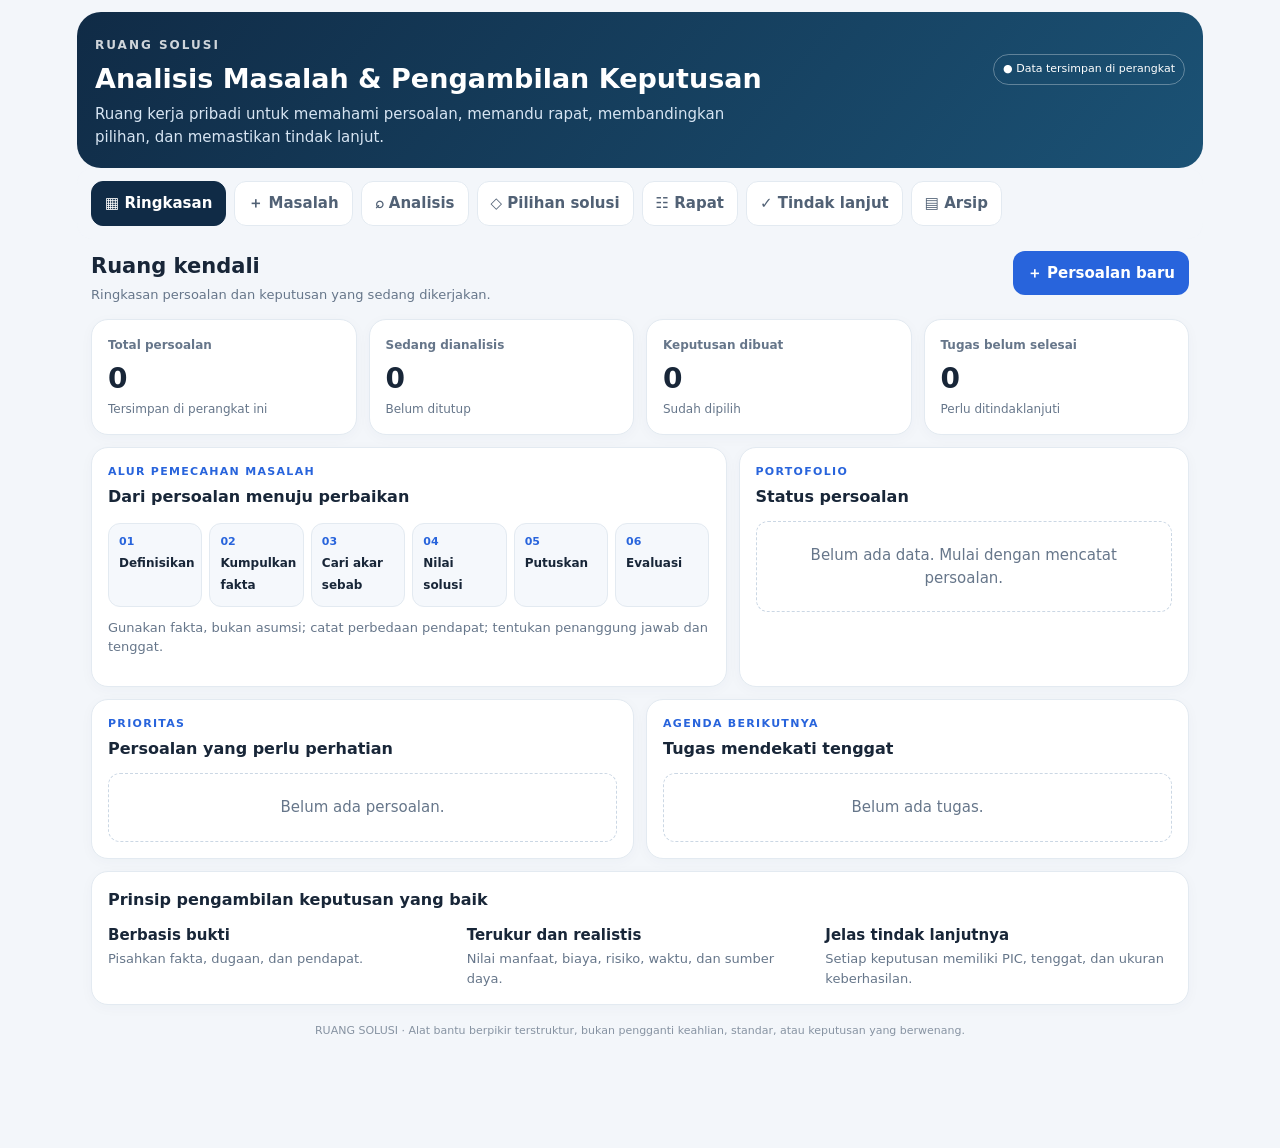
==== analisa-masalah/index.html @ 20dd8b62 "Add mobile-first problem analysis and decision dashboard" ====
<!doctype html>
<html lang="id">
<head>
<meta charset="utf-8"><meta name="viewport" content="width=device-width,initial-scale=1,viewport-fit=cover">
<meta name="theme-color" content="#102b46"><meta name="description" content="Ruang Solusi — dashboard pribadi untuk analisis masalah, rapat, pilihan solusi, dan tindak lanjut.">
<title>Ruang Solusi — Analisis Masalah</title>
<style>
:root{--navy:#102b46;--blue:#2864dc;--teal:#0c9388;--ink:#182638;--muted:#66768a;--line:#e3eaf1;--bg:#f3f6fa;--card:#fff;--gold:#e8a23a;--red:#d65353}*{box-sizing:border-box}body{margin:0;background:var(--bg);color:var(--ink);font:15px/1.5 system-ui,-apple-system,Segoe UI,Roboto,sans-serif}button,input,select,textarea{font:inherit}button{cursor:pointer;border:0;border-radius:12px;padding:11px 14px;font-weight:700;background:var(--blue);color:#fff}button.secondary{background:#edf2f8;color:var(--navy)}button.danger{background:#fff0f0;color:#a62c2c}.app{max-width:1150px;margin:auto;min-height:100vh}.top{background:linear-gradient(130deg,#102b46,#1b5275);color:white;padding:24px 18px 20px;border-radius:0 0 24px 24px}.topline{display:flex;align-items:center;justify-content:space-between;gap:10px}.brand{font-size:12px;letter-spacing:2px;opacity:.8;font-weight:800}.top h1{font-size:27px;line-height:1.15;margin:9px 0}.top p{margin:0;color:#d7e5f3;max-width:680px}.savepill{font-size:11px;padding:6px 9px;border:1px solid #ffffff50;border-radius:20px;white-space:nowrap}.nav{display:flex;gap:8px;padding:13px 14px;overflow:auto;position:sticky;top:0;background:#f3f6faee;backdrop-filter:blur(12px);z-index:5}.nav button{flex:0 0 auto;background:white;color:#516175;border:1px solid var(--line);padding:10px 13px}.nav button.active{background:var(--navy);color:white;border-color:var(--navy)}main{padding:0 14px 90px}.page{display:none}.page.active{display:block}.sectionhead{display:flex;align-items:flex-start;justify-content:space-between;gap:10px;margin:12px 0 14px}.sectionhead h2{font-size:21px;margin:0}.sub{color:var(--muted);font-size:13px;margin-top:3px}.grid{display:grid;grid-template-columns:repeat(12,minmax(0,1fr));gap:12px}.card{background:var(--card);border:1px solid var(--line);border-radius:17px;padding:16px;box-shadow:0 3px 14px #17345208;min-width:0}.span3{grid-column:span 3}.span4{grid-column:span 4}.span5{grid-column:span 5}.span6{grid-column:span 6}.span7{grid-column:span 7}.span8{grid-column:span 8}.span12{grid-column:span 12}.klabel{font-size:12px;color:var(--muted);font-weight:700}.knum{font-size:28px;font-weight:850;letter-spacing:-1px;margin-top:4px}.kfoot{font-size:12px;color:var(--muted)}.eyebrow{font-size:11px;color:var(--blue);letter-spacing:1.3px;font-weight:850;text-transform:uppercase}h3{margin:0 0 12px;font-size:16px}.field{display:flex;flex-direction:column;gap:5px;margin-bottom:12px}.field label{font-size:12px;font-weight:750;color:#526277}.field input,.field select,.field textarea,input,select,textarea{width:100%;border:1px solid #d9e2ec;border-radius:10px;background:#fff;padding:11px 12px;color:var(--ink);outline:none}.field input:focus,.field textarea:focus,.field select:focus{border-color:#6a95ef;box-shadow:0 0 0 3px #2864dc18}.field textarea{min-height:88px;resize:vertical}.rowfields{display:grid;grid-template-columns:repeat(2,minmax(0,1fr));gap:10px}.actions{display:flex;gap:8px;flex-wrap:wrap}.muted{color:var(--muted)}.tag{display:inline-flex;align-items:center;border-radius:20px;padding:4px 9px;font-size:11px;font-weight:800;background:#edf2f8;color:#526277}.tag.red{background:#fff0ef;color:#b53b35}.tag.amber{background:#fff5df;color:#9b6814}.tag.green{background:#e3f7f1;color:#087c68}.stepper{display:grid;grid-template-columns:repeat(6,minmax(75px,1fr));gap:7px;overflow:auto;padding:2px 0 8px}.step{background:#f5f8fc;border:1px solid var(--line);border-radius:12px;padding:10px;min-width:75px}.step b{display:block;color:var(--blue);font-size:11px}.step span{font-size:12px;font-weight:750}.barrow{display:grid;grid-template-columns:minmax(95px,1fr) 2fr 35px;gap:8px;align-items:center;margin:12px 0;font-size:12px}.barbg{height:9px;background:#edf1f6;border-radius:9px;overflow:hidden}.barfill{height:100%;background:linear-gradient(90deg,#2864dc,#0c9388);border-radius:9px}.empty{padding:22px;text-align:center;color:var(--muted);border:1px dashed #cbd7e4;border-radius:12px}.listitem{padding:12px 0;border-bottom:1px solid var(--line)}.listitem:last-child{border:0}.listitem strong{display:block}.listitem small{color:var(--muted)}.option{border:1px solid var(--line);border-radius:13px;padding:13px;margin:9px 0}.option.best{border-color:#0c9388;background:#f0fbf8}.optionhead{display:flex;justify-content:space-between;gap:8px;align-items:center}.score{font-size:22px;font-weight:850;color:var(--teal)}.matrix{width:100%;border-collapse:collapse;font-size:12px}.matrix th,.matrix td{border-bottom:1px solid var(--line);padding:9px 5px;text-align:left;vertical-align:top}.matrix input{padding:7px;min-width:54px}.footnote{font-size:11px;color:var(--muted);margin-top:12px}.checkrow{display:flex;gap:9px;align-items:flex-start;margin:9px 0}.checkrow input{width:auto;margin-top:5px}.toast{position:fixed;bottom:18px;left:50%;transform:translateX(-50%);background:#102b46;color:white;padding:11px 16px;border-radius:12px;box-shadow:0 8px 30px #0002;display:none;z-index:10}.bottomnote{text-align:center;color:#8793a2;font-size:11px;padding:18px}.smallbtn{padding:7px 10px;font-size:12px}.canvas{width:100%;height:auto;display:block}.timeline{border-left:2px solid #dbe5f0;margin-left:7px;padding-left:15px}.timeline .listitem{position:relative}.timeline .listitem:before{content:'';position:absolute;left:-21px;top:18px;width:9px;height:9px;background:var(--teal);border-radius:50%}
@media(max-width:760px){.top{padding:20px 16px}.top h1{font-size:24px}.span3,.span4,.span5,.span6,.span7,.span8{grid-column:span 12}.knum{font-size:25px}.rowfields{grid-template-columns:1fr}.stepper{grid-template-columns:repeat(6,95px)}main{padding:0 10px 75px}.card{padding:14px}.sectionhead{align-items:flex-start}.barrow{grid-template-columns:90px 1fr 28px}.matrix{min-width:540px}.tablewrap{overflow:auto}.nav{padding-left:10px}}
@media(min-width:761px){.top{margin-top:12px;border-radius:24px}.nav{border-radius:16px}.app{padding:0 12px}}
@media print{body{background:white}.top{background:white;color:#102b46;padding:8px}.top p,.nav,.actions,.noprint{display:none!important}main{padding:0}.page{display:block!important;break-inside:avoid}.card{box-shadow:none;break-inside:avoid}.grid{gap:8px}.span3,.span4,.span5,.span6,.span7,.span8{grid-column:span 6}.app{max-width:none}.sectionhead{margin-top:18px}}
</style>
</head>
<body><div class="app">
<header class="top"><div class="topline"><div><div class="brand">RUANG SOLUSI</div><h1>Analisis Masalah & Pengambilan Keputusan</h1></div><span class="savepill">● Data tersimpan di perangkat</span></div><p>Ruang kerja pribadi untuk memahami persoalan, memandu rapat, membandingkan pilihan, dan memastikan tindak lanjut.</p></header>
<nav class="nav noprint" id="nav">
<button class="active" data-page="ringkasan">▦ Ringkasan</button><button data-page="masalah">＋ Masalah</button><button data-page="analisis">⌕ Analisis</button><button data-page="solusi">◇ Pilihan solusi</button><button data-page="rapat">☷ Rapat</button><button data-page="tindaklanjut">✓ Tindak lanjut</button><button data-page="arsip">▤ Arsip</button>
</nav>
<main>
<section class="page active" id="page-ringkasan">
<div class="sectionhead"><div><h2>Ruang kendali</h2><div class="sub">Ringkasan persoalan dan keputusan yang sedang dikerjakan.</div></div><button onclick="newCase()">＋ Persoalan baru</button></div>
<div class="grid">
<div class="card span3"><div class="klabel">Total persoalan</div><div class="knum" id="kTotal">0</div><div class="kfoot">Tersimpan di perangkat ini</div></div>
<div class="card span3"><div class="klabel">Sedang dianalisis</div><div class="knum" id="kActive">0</div><div class="kfoot">Belum ditutup</div></div>
<div class="card span3"><div class="klabel">Keputusan dibuat</div><div class="knum" id="kDecision">0</div><div class="kfoot">Sudah dipilih</div></div>
<div class="card span3"><div class="klabel">Tugas belum selesai</div><div class="knum" id="kTasks">0</div><div class="kfoot">Perlu ditindaklanjuti</div></div>
<div class="card span7"><div class="eyebrow">Alur pemecahan masalah</div><h3 style="margin-top:5px">Dari persoalan menuju perbaikan</h3><div class="stepper"><div class="step"><b>01</b><span>Definisikan</span></div><div class="step"><b>02</b><span>Kumpulkan fakta</span></div><div class="step"><b>03</b><span>Cari akar sebab</span></div><div class="step"><b>04</b><span>Nilai solusi</span></div><div class="step"><b>05</b><span>Putuskan</span></div><div class="step"><b>06</b><span>Evaluasi</span></div></div><p class="sub">Gunakan fakta, bukan asumsi; catat perbedaan pendapat; tentukan penanggung jawab dan tenggat.</p></div>
<div class="card span5"><div class="eyebrow">Portofolio</div><h3 style="margin-top:5px">Status persoalan</h3><div id="statusChart"><div class="empty">Belum ada data. Mulai dengan mencatat persoalan.</div></div></div>
<div class="card span6"><div class="eyebrow">Prioritas</div><h3 style="margin-top:5px">Persoalan yang perlu perhatian</h3><div id="priorityList"><div class="empty">Belum ada persoalan.</div></div></div>
<div class="card span6"><div class="eyebrow">Agenda berikutnya</div><h3 style="margin-top:5px">Tugas mendekati tenggat</h3><div id="dueList"><div class="empty">Belum ada tugas.</div></div></div>
<div class="card span12"><h3>Prinsip pengambilan keputusan yang baik</h3><div class="grid"><div class="span4"><b>Berbasis bukti</b><div class="sub">Pisahkan fakta, dugaan, dan pendapat.</div></div><div class="span4"><b>Terukur dan realistis</b><div class="sub">Nilai manfaat, biaya, risiko, waktu, dan sumber daya.</div></div><div class="span4"><b>Jelas tindak lanjutnya</b><div class="sub">Setiap keputusan memiliki PIC, tenggat, dan ukuran keberhasilan.</div></div></div></div>
</div></section>
<section class="page" id="page-masalah"><div class="sectionhead"><div><h2>Identifikasi persoalan</h2><div class="sub">Mulai dari definisi yang jelas dan dampak yang dapat diamati.</div></div></div>
<div class="grid"><div class="card span7"><h3>Formulir persoalan</h3><div class="field"><label>Judul persoalan *</label><input id="fTitle" placeholder="Contoh: Waktu tunggu pelayanan terlalu lama"></div><div class="rowfields"><div class="field"><label>Kategori</label><select id="fCategory"><option>Operasional</option><option>Pelayanan</option><option>Sumber daya manusia</option><option>Keuangan</option><option>Mutu dan keselamatan</option><option>Komunikasi</option><option>Teknologi</option><option>Strategi</option><option>Lainnya</option></select></div><div class="field"><label>Tingkat prioritas</label><select id="fPriority"><option value="3">Tinggi</option><option value="2" selected>Sedang</option><option value="1">Rendah</option></select></div></div><div class="field"><label>Situasi saat ini — apa yang terjadi?</label><textarea id="fSituation" placeholder="Tuliskan kondisi yang dapat diamati, kapan dan di mana terjadi."></textarea></div><div class="field"><label>Kondisi yang diharapkan</label><textarea id="fGoal" placeholder="Apa yang seharusnya terjadi?"></textarea></div><div class="field"><label>Dampak dan siapa yang terdampak</label><textarea id="fImpact" placeholder="Dampak terhadap mutu, waktu, biaya, orang, atau hasil kerja."></textarea></div><div class="field"><label>Bukti awal / data yang tersedia</label><textarea id="fEvidence" placeholder="Angka, contoh kejadian, dokumen, observasi, atau sumber data."></textarea></div><div class="rowfields"><div class="field"><label>Pemilik persoalan</label><input id="fOwner" placeholder="Nama / peran"></div><div class="field"><label>Status</label><select id="fStatus"><option>Baru</option><option>Analisis</option><option>Menunggu keputusan</option><option>Dalam tindakan</option><option>Selesai</option></select></div></div><div class="actions"><button onclick="saveCase()">Simpan persoalan</button><button class="secondary" onclick="clearForm()">Kosongkan</button></div><div class="footnote">Hindari memasukkan kata sandi, nomor identitas, atau data pribadi sensitif yang tidak diperlukan.</div></div>
<div class="card span5"><h3>Checklist definisi yang baik</h3><div class="checkrow"><input type="checkbox"><div><b>Spesifik</b><div class="sub">Persoalan dirumuskan dengan jelas, bukan hanya gejala umum.</div></div></div><div class="checkrow"><input type="checkbox"><div><b>Dapat dibuktikan</b><div class="sub">Ada contoh, pengamatan, atau data yang bisa diverifikasi.</div></div></div><div class="checkrow"><input type="checkbox"><div><b>Ada kesenjangan</b><div class="sub">Perbedaan kondisi nyata dengan kondisi yang diharapkan terlihat.</div></div></div><div class="checkrow"><input type="checkbox"><div><b>Dampak dijelaskan</b><div class="sub">Diketahui siapa atau apa yang terpengaruh.</div></div></div><div class="checkrow"><input type="checkbox"><div><b>Ruang lingkup realistis</b><div class="sub">Batas masalah cukup jelas untuk dianalisis dan ditangani.</div></div></div><hr style="border:0;border-top:1px solid var(--line);margin:18px 0"><h3>Contoh rumusan</h3><p class="sub">“Dalam empat minggu terakhir, 30% berkas terlambat diproses lebih dari satu hari, padahal targetnya maksimal 10%. Keterlambatan menghambat pelaporan bulanan.”</p><button class="secondary" onclick="fillExample()">Gunakan contoh</button></div></div></section>
<section class="page" id="page-analisis"><div class="sectionhead"><div><h2>Analisis akar masalah</h2><div class="sub">Pilih persoalan aktif, lalu gunakan 5 Why dan diagram sebab-akibat.</div></div><select id="analysisCase" onchange="renderAnalysis()" style="max-width:240px"></select></div>
<div class="grid"><div class="card span6"><h3>Metode 5 Why</h3><p class="sub">Tanyakan “mengapa?” berulang kali sampai menemukan penyebab yang dapat diuji. Tidak harus tepat lima kali.</p><div id="whyFields"></div><div class="field"><label>Akar penyebab yang paling mungkin</label><textarea id="rootCause" placeholder="Simpulkan penyebab mendasar dan apa bukti yang mendukungnya."></textarea></div><div class="field"><label>Data tambahan yang masih dibutuhkan</label><textarea id="dataGap" placeholder="Apa yang perlu diperiksa sebelum kesimpulan diambil?"></textarea></div><button onclick="saveAnalysis()">Simpan analisis</button></div>
<div class="card span6"><h3>Diagram sebab-akibat (fishbone)</h3><p class="sub">Catat faktor yang mungkin berkontribusi. Kelompok ini adalah panduan, bukan kesimpulan otomatis.</p><svg class="canvas" viewBox="0 0 520 245" role="img" aria-label="Diagram sebab akibat"><path d="M25 122 H470" stroke="#2864dc" stroke-width="3" fill="none"/><path d="M450 108 L480 122 L450 136" stroke="#2864dc" stroke-width="3" fill="none"/><path d="M110 122 L70 55 M210 122 L170 55 M310 122 L270 55 M110 122 L70 190 M210 122 L170 190 M310 122 L270 190" stroke="#0c9388" stroke-width="2" fill="none"/><g fill="#102b46" font-size="12" font-weight="700"><text x="22" y="35">Manusia</text><text x="125" y="35">Metode</text><text x="230" y="35">Sarana</text><text x="22" y="210">Data</text><text x="125" y="210">Lingkungan</text><text x="230" y="210">Manajemen</text><text x="370" y="105">MASALAH</text></g><g fill="#718198" font-size="10"><text x="22" y="48">Kompetensi, beban</text><text x="125" y="48">Alur, SOP</text><text x="230" y="48">Alat, fasilitas</text><text x="22" y="225">Akurasi, akses</text><text x="125" y="225">Ruang, kondisi</text><text x="230" y="225">Arahan, kontrol</text></g></svg>
<div class="rowfields"><div class="field"><label>Manusia</label><textarea id="fishPeople" placeholder="Kompetensi, beban kerja..." style="min-height:65px"></textarea></div><div class="field"><label>Metode / proses</label><textarea id="fishMethod" placeholder="Alur, SOP, koordinasi..." style="min-height:65px"></textarea></div><div class="field"><label>Sarana / teknologi</label><textarea id="fishTools" placeholder="Alat, fasilitas..." style="min-height:65px"></textarea></div><div class="field"><label>Data / informasi</label><textarea id="fishData" placeholder="Kelengkapan, akurasi..." style="min-height:65px"></textarea></div><div class="field"><label>Lingkungan</label><textarea id="fishEnv" placeholder="Ruang, kondisi kerja..." style="min-height:65px"></textarea></div><div class="field"><label>Manajemen</label><textarea id="fishManage" placeholder="Kebijakan, pengawasan..." style="min-height:65px"></textarea></div></div><button onclick="saveAnalysis()">Simpan analisis</button></div>
<div class="card span12"><h3>Catatan analisis & hipotesis</h3><div class="field"><label>Fakta yang sudah terverifikasi</label><textarea id="verified" placeholder="Apa yang sudah benar-benar diketahui?"></textarea></div><div class="field"><label>Asumsi / hipotesis yang perlu diuji</label><textarea id="hypothesis" placeholder="Apa dugaan yang belum terkonfirmasi?"></textarea></div><div class="field"><label>Kesimpulan sementara</label><textarea id="analysisSummary" placeholder="Apa arti temuan sejauh ini? Apa yang masih belum pasti?"></textarea></div><button onclick="saveAnalysis()">Simpan seluruh analisis</button></div></div></section>
<section class="page" id="page-solusi"><div class="sectionhead"><div><h2>Bandingkan pilihan solusi</h2><div class="sub">Nilai alternatif dengan kriteria berbobot agar diskusi lebih transparan.</div></div><select id="solutionCase" onchange="renderSolutions()" style="max-width:240px"></select></div>
<div class="grid"><div class="card span5"><h3>Tambah alternatif</h3><div class="field"><label>Nama alternatif</label><input id="optName" placeholder="Contoh: Atur ulang alur pelayanan"></div><div class="field"><label>Uraian / cara kerja</label><textarea id="optDesc" placeholder="Apa yang akan dilakukan dan bagaimana?"></textarea></div><div class="field"><label>Perkiraan biaya / sumber daya</label><input id="optCost" placeholder="Mis. rendah, sedang, tinggi"></div><div class="field"><label>Risiko utama dan mitigasi</label><textarea id="optRisk" placeholder="Risiko yang mungkin timbul dan cara menguranginya."></textarea></div><button onclick="addOption()">Tambah alternatif</button><hr style="border:0;border-top:1px solid var(--line);margin:18px 0"><h3>Bobot kriteria</h3><p class="sub">Bobot 1–5. Sesuaikan menurut konteks; nilai tiap alternatif 1–5 (5 paling baik).</p><div id="weightFields"></div><button class="secondary" onclick="saveWeights()">Simpan bobot</button></div>
<div class="card span7"><h3>Matriks keputusan</h3><div class="sub" style="margin-bottom:12px">Skor tertimbang = Σ (nilai kriteria × bobot). Hasil membantu diskusi, bukan menggantikan pertimbangan profesional.</div><div id="optionList"><div class="empty">Pilih persoalan lalu tambahkan alternatif solusi.</div></div><div class="footnote">Pastikan alternatif memenuhi standar hukum, keselamatan, etika, dan kebijakan yang berlaku sebelum membandingkan skor.</div></div>
<div class="card span12"><h3>Rekomendasi dan keputusan</h3><div class="field"><label>Alternatif yang dipilih</label><select id="chosenOption"></select></div><div class="field"><label>Alasan pemilihan / pertimbangan</label><textarea id="decisionReason" placeholder="Jelaskan alasan, bukti, kompromi, dan pendapat berbeda jika ada."></textarea></div><div class="field"><label>Syarat keberhasilan dan risiko yang harus dipantau</label><textarea id="decisionGuard" placeholder="Apa syarat pelaksanaan yang aman dan efektif?"></textarea></div><button onclick="saveDecision()">Simpan keputusan</button></div></div></section>
<section class="page" id="page-rapat"><div class="sectionhead"><div><h2>Mode rapat & notulen</h2><div class="sub">Agenda terstruktur untuk memandu diskusi, keputusan, dan komitmen.</div></div><select id="meetingCase" onchange="renderMeeting()" style="max-width:240px"></select></div>
<div class="grid"><div class="card span6"><h3>Persiapan rapat</h3><div class="field"><label>Nama / topik rapat</label><input id="mTitle" placeholder="Rapat pembahasan persoalan"></div><div class="rowfields"><div class="field"><label>Tanggal</label><input type="date" id="mDate"></div><div class="field"><label>Fasilitator / pencatat</label><input id="mFacilitator" placeholder="Nama atau peran"></div></div><div class="field"><label>Peserta / pihak terkait</label><textarea id="mParticipants" placeholder="Daftar peserta atau fungsi yang perlu dilibatkan."></textarea></div><div class="field"><label>Tujuan rapat</label><textarea id="mObjective" placeholder="Keputusan atau keluaran konkret yang harus dicapai."></textarea></div><h3>Agenda yang disarankan</h3><div class="checkrow"><input type="checkbox"><div>Sepakati definisi masalah dan tujuan rapat</div></div><div class="checkrow"><input type="checkbox"><div>Tinjau fakta dan dampak</div></div><div class="checkrow"><input type="checkbox"><div>Bahas akar penyebab dan hal yang belum diketahui</div></div><div class="checkrow"><input type="checkbox"><div>Bandingkan alternatif dan risikonya</div></div><div class="checkrow"><input type="checkbox"><div>Tetapkan keputusan, PIC, tenggat, dan indikator</div></div><button onclick="saveMeeting()">Simpan persiapan rapat</button></div>
<div class="card span6"><h3>Notulen ringkas</h3><div class="field"><label>Pokok pembahasan</label><textarea id="mDiscussion" placeholder="Ringkasan poin penting, data, dan pendapat."></textarea></div><div class="field"><label>Kesepakatan / keputusan</label><textarea id="mDecisions" placeholder="Apa yang disepakati? Apa yang belum disepakati?"></textarea></div><div class="field"><label>Pendapat berbeda / hal terbuka</label><textarea id="mOpen" placeholder="Catat secara netral hal yang belum terselesaikan."></textarea></div><div class="field"><label>Risiko dan kebutuhan eskalasi</label><textarea id="mRisk" placeholder="Apa yang membutuhkan persetujuan atau dukungan lebih lanjut?"></textarea></div><button onclick="saveMeeting()">Simpan notulen</button><button class="secondary" onclick="window.print()">Cetak notulen</button></div>
<div class="card span12"><h3>Alur fasilitasi rapat</h3><div class="stepper"><div class="step"><b>5 menit</b><span>Tujuan</span></div><div class="step"><b>10 menit</b><span>Fakta</span></div><div class="step"><b>15 menit</b><span>Akar masalah</span></div><div class="step"><b>15 menit</b><span>Alternatif</span></div><div class="step"><b>10 menit</b><span>Keputusan</span></div><div class="step"><b>5 menit</b><span>Komitmen</span></div></div><p class="sub">Durasi hanyalah contoh. Sesuaikan dengan kompleksitas masalah dan jumlah peserta.</p></div></div></section>
<section class="page" id="page-tindaklanjut"><div class="sectionhead"><div><h2>Rencana tindakan</h2><div class="sub">Ubah keputusan menjadi tugas yang terukur dan dapat dipantau.</div></div><select id="taskCase" onchange="renderTasks()" style="max-width:240px"></select></div>
<div class="grid"><div class="card span5"><h3>Tambah tindakan</h3><div class="field"><label>Tindakan / keluaran yang diharapkan</label><textarea id="tTitle" placeholder="Mulai dengan kata kerja dan hasil yang jelas."></textarea></div><div class="rowfields"><div class="field"><label>Penanggung jawab</label><input id="tOwner" placeholder="Nama / peran"></div><div class="field"><label>Tenggat</label><input type="date" id="tDue"></div></div><div class="field"><label>Indikator keberhasilan</label><input id="tMetric" placeholder="Mis. waktu tunggu ≤ 30 menit"></div><div class="field"><label>Status</label><select id="tStatus"><option>Belum mulai</option><option>Berjalan</option><option>Tertunda</option><option>Selesai</option></select></div><div class="field"><label>Catatan / kendala</label><textarea id="tNotes" placeholder="Dukungan yang diperlukan atau hambatan."></textarea></div><button onclick="addTask()">Tambah tindakan</button></div>
<div class="card span7"><h3>Daftar pemantauan</h3><div id="taskList"><div class="empty">Belum ada tindakan.</div></div></div>
<div class="card span12"><h3>Evaluasi hasil</h3><div class="field"><label>Hasil setelah tindakan</label><textarea id="evalResult" placeholder="Bandingkan kondisi sebelum dan sesudah menggunakan data."></textarea></div><div class="field"><label>Apakah persoalan terselesaikan?</label><select id="evalStatus"><option>Belum dievaluasi</option><option>Terselesaikan</option><option>Sebagian terselesaikan</option><option>Belum terselesaikan</option></select></div><div class="field"><label>Pelajaran dan pencegahan berulang</label><textarea id="evalLessons" placeholder="Apa yang perlu distandardisasi, diperbaiki, atau dipantau?"></textarea></div><button onclick="saveEvaluation()">Simpan evaluasi</button></div></div></section>
<section class="page" id="page-arsip"><div class="sectionhead"><div><h2>Arsip & pengaturan data</h2><div class="sub">Cari, buka kembali, cetak, atau buat cadangan data lokal Anda.</div></div></div>
<div class="grid"><div class="card span12"><div class="rowfields"><div class="field"><label>Cari persoalan</label><input id="archiveSearch" placeholder="Cari judul atau kategori..." oninput="renderArchive()"></div><div class="field"><label>Filter status</label><select id="archiveFilter" onchange="renderArchive()"><option value="">Semua status</option><option>Baru</option><option>Analisis</option><option>Menunggu keputusan</option><option>Dalam tindakan</option><option>Selesai</option></select></div></div><div id="archiveList"></div></div>
<div class="card span6"><h3>Cadangan dan pemulihan</h3><p class="sub">Ekspor file JSON untuk mencadangkan seluruh data. Simpan file di tempat aman. Impor akan mengganti data lokal yang ada.</p><div class="actions"><button onclick="exportJSON()">Unduh cadangan JSON</button><button class="secondary" onclick="document.getElementById('importFile').click()">Pulihkan dari JSON</button><input id="importFile" type="file" accept=".json,application/json" hidden onchange="importJSON(event)"></div><p class="footnote">Data disimpan di penyimpanan browser pada perangkat ini. Hapus data browser atau berganti perangkat dapat membuat data tidak tersedia. Cadangkan secara berkala.</p></div>
<div class="card span6"><h3>Ekspor laporan</h3><p class="sub">Unduh daftar persoalan dan tindakan dalam CSV atau cetak laporan yang sedang dibuka.</p><div class="actions"><button onclick="exportCSV()">Unduh CSV</button><button class="secondary" onclick="window.print()">Cetak / PDF</button></div><p class="footnote">PDF dibuat melalui menu Cetak browser: pilih “Simpan sebagai PDF”.</p></div>
<div class="card span12"><h3>Privasi dan penggunaan</h3><p class="sub">Versi ini menyimpan data secara lokal pada browser perangkat, tanpa akun atau sinkronisasi cloud. Data tidak otomatis terkirim kepada orang lain. Gunakan kunci layar perangkat dan jangan memasukkan informasi rahasia yang tidak diperlukan. Untuk penggunaan rapat bersama, bagikan laporan yang telah ditinjau secara manual.</p><button class="danger" onclick="clearAll()">Hapus semua data lokal</button><div class="footnote">Tindakan ini permanen pada browser ini. Unduh cadangan sebelum menghapus.</div></div></div></section>
<div class="bottomnote">RUANG SOLUSI · Alat bantu berpikir terstruktur, bukan pengganti keahlian, standar, atau keputusan yang berwenang.</div>
</main></div><div class="toast" id="toast"></div>
<script>
const KEY='ruang-solusi-v1';
const criteria=[{key:'impact',label:'Dampak / manfaat',weight:5},{key:'feasible',label:'Kelayakan',weight:4},{key:'cost',label:'Efisiensi biaya',weight:3},{key:'time',label:'Kecepatan hasil',weight:3},{key:'risk',label:'Risiko rendah',weight:5},{key:'sustain',label:'Keberlanjutan',weight:4}];
let db=loadDB(), editingId=null;
function loadDB(){try{return JSON.parse(localStorage.getItem(KEY))||{cases:[]}}catch(e){return{cases:[]}}}
function persist(){try{localStorage.setItem(KEY,JSON.stringify(db));document.querySelector('.savepill').textContent='● Tersimpan di perangkat';renderAll()}catch(e){toast('Penyimpanan browser penuh. Ekspor cadangan lalu kurangi data.');}}
function uid(){return Date.now().toString(36)+Math.random().toString(36).slice(2,7)}
function current(id){return db.cases.find(c=>c.id===id)}
function selected(id){return current(document.getElementById(id)?.value)||db.cases[0]}
function toast(s){let t=document.getElementById('toast');t.textContent=s;t.style.display='block';setTimeout(()=>t.style.display='none',2400)}
function esc(s){return String(s??'').replace(/[&<>"']/g,c=>({'&':'&amp;','<':'&lt;','>':'&gt;','"':'&quot;',"'":'&#39;'}[c]))}
function navTo(p){document.querySelectorAll('.page').forEach(x=>x.classList.toggle('active',x.id==='page-'+p));document.querySelectorAll('#nav button').forEach(x=>x.classList.toggle('active',x.dataset.page===p));window.scrollTo({top:0,behavior:'smooth'});if(p==='analisis')renderAnalysis();if(p==='solusi')renderSolutions();if(p==='rapat')renderMeeting();if(p==='tindaklanjut')renderTasks();if(p==='arsip')renderArchive()}
document.getElementById('nav').addEventListener('click',e=>{let b=e.target.closest('button[data-page]');if(b)navTo(b.dataset.page)});
function newCase(){editingId=null;clearForm();navTo('masalah');document.getElementById('fTitle').focus()}
function clearForm(){['fTitle','fSituation','fGoal','fImpact','fEvidence','fOwner'].forEach(id=>document.getElementById(id).value='');document.getElementById('fCategory').value='Operasional';document.getElementById('fPriority').value='2';document.getElementById('fStatus').value='Baru';editingId=null}
function saveCase(){let title=document.getElementById('fTitle').value.trim();if(!title){toast('Isi judul persoalan terlebih dahulu.');return}let c=editingId?current(editingId):null;if(!c){c={id:uid(),created:new Date().toISOString(),analysis:{why:['','','','',''],fish:{},verified:'',hypothesis:'',summary:'',root:'',gap:''},options:[],tasks:[],meeting:{},decision:{},evaluation:{},weights:{}};db.cases.unshift(c)}Object.assign(c,{title,category:document.getElementById('fCategory').value,priority:+document.getElementById('fPriority').value,status:document.getElementById('fStatus').value,situation:val('fSituation'),goal:val('fGoal'),impact:val('fImpact'),evidence:val('fEvidence'),owner:val('fOwner'),updated:new Date().toISOString()});editingId=c.id;persist();toast('Persoalan tersimpan.');navTo('ringkasan')}
function val(id){return document.getElementById(id).value}
function fillExample(){document.getElementById('fTitle').value='Keterlambatan pemrosesan berkas';document.getElementById('fCategory').value='Operasional';document.getElementById('fPriority').value='3';document.getElementById('fSituation').value='Dalam empat minggu terakhir, 30% berkas terlambat diproses lebih dari satu hari.';document.getElementById('fGoal').value='Maksimal 10% berkas terlambat lebih dari satu hari.';document.getElementById('fImpact').value='Pelaporan dan pelayanan lanjutan ikut tertunda.';document.getElementById('fEvidence').value='Contoh data ilustratif; ganti dengan data yang benar-benar terverifikasi.';toast('Contoh terisi. Periksa dan sesuaikan sebelum menyimpan.')}
function populateSelect(id){let el=document.getElementById(id),old=el.value;el.innerHTML=db.cases.map(c=>'<option value="'+c.id+'">'+esc(c.title)+'</option>').join('');if(db.cases.some(c=>c.id===old))el.value=old}
function renderAll(){document.getElementById('kTotal').textContent=db.cases.length;document.getElementById('kActive').textContent=db.cases.filter(c=>c.status!=='Selesai').length;document.getElementById('kDecision').textContent=db.cases.filter(c=>c.decision?.chosen).length;document.getElementById('kTasks').textContent=db.cases.reduce((n,c)=>n+(c.tasks||[]).filter(t=>t.status!=='Selesai').length,0);let statuses=['Baru','Analisis','Menunggu keputusan','Dalam tindakan','Selesai'];document.getElementById('statusChart').innerHTML=db.cases.length?statuses.map(s=>{let n=db.cases.filter(c=>c.status===s).length;return '<div class="barrow"><span>'+esc(s)+'</span><div class="barbg"><div class="barfill" style="width:'+(n/db.cases.length*100)+'%"></div></div><b>'+n+'</b></div>'}).join(''):'<div class="empty">Belum ada data.</div>';let p=db.cases.filter(c=>c.status!=='Selesai').sort((a,b)=>b.priority-a.priority).slice(0,5);document.getElementById('priorityList').innerHTML=p.length?p.map(c=>'<div class="listitem"><strong>'+esc(c.title)+'</strong><small>'+esc(c.category)+' · '+({3:'Tinggi',2:'Sedang',1:'Rendah'}[c.priority]||'Sedang')+' · '+esc(c.status)+'</small><div style="margin-top:7px"><button class="secondary smallbtn" onclick="editCase(\''+c.id+'\')">Buka</button></div></div>').join(''):'<div class="empty">Belum ada persoalan aktif.</div>';let tasks=db.cases.flatMap(c=>(c.tasks||[]).filter(t=>t.status!=='Selesai').map(t=>({...t,caseTitle:c.title,caseId:c.id}))).sort((a,b)=>(a.due||'9999').localeCompare(b.due||'9999')).slice(0,5);document.getElementById('dueList').innerHTML=tasks.length?tasks.map(t=>'<div class="listitem"><strong>'+esc(t.title)+'</strong><small>'+esc(t.caseTitle)+' · '+esc(t.owner||'PIC belum ditentukan')+' · '+esc(t.due||'Tanpa tenggat')+'</small></div>').join(''):'<div class="empty">Belum ada tugas terbuka.</div>';['analysisCase','solutionCase','meetingCase','taskCase'].forEach(populateSelect);renderAnalysis();renderSolutions();renderMeeting();renderTasks();renderArchive()}
function editCase(id){let c=current(id);if(!c)return;editingId=id;[['fTitle','title'],['fSituation','situation'],['fGoal','goal'],['fImpact','impact'],['fEvidence','evidence'],['fOwner','owner']].forEach(([a,b])=>document.getElementById(a).value=c[b]||'');document.getElementById('fCategory').value=c.category;document.getElementById('fPriority').value=c.priority;document.getElementById('fStatus').value=c.status;navTo('masalah')}
function renderAnalysis(){let c=selected('analysisCase');if(!c){document.getElementById('whyFields').innerHTML='<div class="empty">Tambahkan persoalan terlebih dahulu.</div>';return}c.analysis=c.analysis||{};let why=c.analysis.why||['','','','',''];document.getElementById('whyFields').innerHTML=why.map((w,i)=>'<div class="field"><label>Mengapa '+(i+1)+'?</label><textarea data-why="'+i+'" placeholder="Jawaban berdasarkan fakta atau hipotesis...">'+esc(w)+'</textarea></div>').join('');document.getElementById('rootCause').value=c.analysis.root||'';document.getElementById('dataGap').value=c.analysis.gap||'';['verified','hypothesis','analysisSummary'].forEach((id,i)=>document.getElementById(id).value=[c.analysis.verified,c.analysis.hypothesis,c.analysis.summary][i]||'');let f=c.analysis.fish||{};[['fishPeople','people'],['fishMethod','method'],['fishTools','tools'],['fishData','data'],['fishEnv','env'],['fishManage','manage']].forEach(([id,k])=>document.getElementById(id).value=f[k]||'')}
function saveAnalysis(){let c=selected('analysisCase');if(!c){toast('Buat persoalan dahulu.');return}c.analysis={why:[...document.querySelectorAll('[data-why]')].map(x=>x.value),root:val('rootCause'),gap:val('dataGap'),verified:val('verified'),hypothesis:val('hypothesis'),summary:val('analysisSummary'),fish:{people:val('fishPeople'),method:val('fishMethod'),tools:val('fishTools'),data:val('fishData'),env:val('fishEnv'),manage:val('fishManage')}};persist();toast('Analisis tersimpan.')}
function getWeights(c){return {...Object.fromEntries(criteria.map(x=>[x.key,x.weight])),...(c.weights||{})}}
function renderSolutions(){let c=selected('solutionCase');let wf=document.getElementById('weightFields');if(!c){wf.innerHTML='<div class="empty">Tambahkan persoalan dahulu.</div>';document.getElementById('optionList').innerHTML='';return}let w=getWeights(c);wf.innerHTML=criteria.map(x=>'<div class="field"><label>'+x.label+' (bobot)</label><select data-weight="'+x.key+'">'+[1,2,3,4,5].map(n=>'<option '+(w[x.key]===n?'selected':'')+'>'+n+'</option>').join('')+'</select></div>').join('');let opts=c.options||[];let scored=opts.map(o=>({...o,score:criteria.reduce((s,k)=>s+(+(o.scores?.[k.key]||3))*(w[k.key]||1),0)})).sort((a,b)=>b.score-a.score);document.getElementById('optionList').innerHTML=scored.length?scored.map((o,i)=>'<div class="option '+(!i?'best':'')+'"><div class="optionhead"><b>'+esc(o.name)+'</b><span class="score">'+o.score+'</span></div><div class="sub">'+esc(o.desc||'')+'</div><div class="sub">Biaya/sumber daya: '+esc(o.cost||'Belum dinilai')+'</div><div class="sub">Risiko: '+esc(o.risk||'Belum dicatat')+'</div><div class="tablewrap"><table class="matrix"><thead><tr>'+criteria.map(k=>'<th>'+k.label+'<br><small>Bobot '+w[k.key]+'</small></th>').join('')+'<th>Aksi</th></tr></thead><tbody><tr>'+criteria.map(k=>'<td><select data-score="'+o.id+'" data-key="'+k.key+'" onchange="changeScore(\''+c.id+'\',\''+o.id+'\',\''+k.key+'\',this.value)">'+[1,2,3,4,5].map(n=>'<option '+((o.scores?.[k.key]||3)===n?'selected':'')+'>'+n+'</option>').join('')+'</select></td>').join('')+'<td><button class="danger smallbtn" onclick="removeOption(\''+c.id+'\',\''+o.id+'\')">Hapus</button></td></tr></tbody></table></div></div>').join(''):'<div class="empty">Belum ada alternatif. Tambahkan minimal dua pilihan agar perbandingan lebih berguna.</div>';let chosen=document.getElementById('chosenOption'),old=chosen.value;chosen.innerHTML='<option value="">Belum diputuskan</option>'+opts.map(o=>'<option value="'+o.id+'">'+esc(o.name)+'</option>').join('');if(opts.some(o=>o.id===old))chosen.value=old;else chosen.value=c.decision?.chosen||'';document.getElementById('decisionReason').value=c.decision?.reason||'';document.getElementById('decisionGuard').value=c.decision?.guard||''}
function addOption(){let c=selected('solutionCase'),name=val('optName').trim();if(!c){toast('Buat persoalan dahulu.');return}if(!name){toast('Isi nama alternatif.');return}c.options=c.options||[];c.options.push({id:uid(),name,desc:val('optDesc'),cost:val('optCost'),risk:val('optRisk'),scores:Object.fromEntries(criteria.map(x=>[x.key,3]))});['optName','optDesc','optCost','optRisk'].forEach(x=>document.getElementById(x).value='');persist();toast('Alternatif ditambahkan.')}
function changeScore(cid,oid,key,v){let c=current(cid),o=c?.options.find(x=>x.id===oid);if(o){o.scores=o.scores||{};o.scores[key]=+v;persist()}}
function removeOption(cid,oid){let c=current(cid);if(c&&confirm('Hapus alternatif ini?')){c.options=c.options.filter(o=>o.id!==oid);if(c.decision?.chosen===oid)c.decision.chosen='';persist()}}
function saveWeights(){let c=selected('solutionCase');if(!c)return;c.weights=Object.fromEntries([...document.querySelectorAll('[data-weight]')].map(x=>[x.dataset.weight,+x.value]));persist();toast('Bobot tersimpan.')}
function saveDecision(){let c=selected('solutionCase');if(!c)return;c.decision={chosen:val('chosenOption'),reason:val('decisionReason'),guard:val('decisionGuard'),date:new Date().toISOString()};if(c.decision.chosen)c.status='Dalam tindakan';persist();toast('Keputusan tersimpan.')}
function renderMeeting(){let c=selected('meetingCase');if(!c)return;let m=c.meeting||{};[['mTitle','title'],['mDate','date'],['mFacilitator','facilitator'],['mParticipants','participants'],['mObjective','objective'],['mDiscussion','discussion'],['mDecisions','decisions'],['mOpen','open'],['mRisk','risk']].forEach(([id,k])=>document.getElementById(id).value=m[k]||'')}
function saveMeeting(){let c=selected('meetingCase');if(!c){toast('Buat persoalan dahulu.');return}c.meeting={title:val('mTitle'),date:val('mDate'),facilitator:val('mFacilitator'),participants:val('mParticipants'),objective:val('mObjective'),discussion:val('mDiscussion'),decisions:val('mDecisions'),open:val('mOpen'),risk:val('mRisk')};persist();toast('Persiapan rapat / notulen tersimpan.')}
function renderTasks(){let c=selected('taskCase');if(!c){document.getElementById('taskList').innerHTML='<div class="empty">Tambahkan persoalan dahulu.</div>';return}let ts=c.tasks||[];document.getElementById('taskList').innerHTML=ts.length?ts.map(t=>'<div class="listitem"><div class="optionhead"><strong>'+esc(t.title)+'</strong><span class="tag '+(t.status==='Selesai'?'green':t.status==='Tertunda'?'red':'amber')+'">'+esc(t.status)+'</span></div><small>PIC: '+esc(t.owner||'Belum ditentukan')+' · Tenggat: '+esc(t.due||'Belum ditentukan')+'</small><div class="sub">Indikator: '+esc(t.metric||'Belum ditentukan')+'</div><div class="sub">Catatan: '+esc(t.notes||'-')+'</div><div class="actions" style="margin-top:8px"><button class="secondary smallbtn" onclick="toggleTask(\''+c.id+'\',\''+t.id+'\')">'+(t.status==='Selesai'?'Buka kembali':'Tandai selesai')+'</button><button class="danger smallbtn" onclick="deleteTask(\''+c.id+'\',\''+t.id+'\')">Hapus</button></div></div>').join(''):'<div class="empty">Belum ada tindakan.</div>';document.getElementById('evalResult').value=c.evaluation?.result||'';document.getElementById('evalStatus').value=c.evaluation?.status||'Belum dievaluasi';document.getElementById('evalLessons').value=c.evaluation?.lessons||''}
function addTask(){let c=selected('taskCase');if(!c){toast('Buat persoalan dahulu.');return}if(!val('tTitle').trim()){toast('Isi tindakan terlebih dahulu.');return}c.tasks=c.tasks||[];c.tasks.push({id:uid(),title:val('tTitle'),owner:val('tOwner'),due:val('tDue'),metric:val('tMetric'),status:val('tStatus'),notes:val('tNotes')});['tTitle','tOwner','tDue','tMetric','tNotes'].forEach(x=>document.getElementById(x).value='');persist();toast('Tindakan ditambahkan.')}
function toggleTask(cid,tid){let t=current(cid)?.tasks.find(x=>x.id===tid);if(t){t.status=t.status==='Selesai'?'Berjalan':'Selesai';persist()}}
function deleteTask(cid,tid){let c=current(cid);if(c&&confirm('Hapus tindakan ini?')){c.tasks=c.tasks.filter(t=>t.id!==tid);persist()}}
function saveEvaluation(){let c=selected('taskCase');if(!c)return;c.evaluation={result:val('evalResult'),status:val('evalStatus'),lessons:val('evalLessons')};if(c.evaluation.status==='Terselesaikan')c.status='Selesai';persist();toast('Evaluasi tersimpan.')}
function renderArchive(){let q=(val('archiveSearch')||'').toLowerCase(),f=val('archiveFilter');let list=db.cases.filter(c=>(!f||c.status===f)&&(!q||(c.title+' '+c.category+' '+c.situation).toLowerCase().includes(q)));document.getElementById('archiveList').innerHTML=list.length?list.map(c=>'<div class="listitem"><div class="optionhead"><strong>'+esc(c.title)+'</strong><span class="tag '+(c.status==='Selesai'?'green':c.priority===3?'red':'amber')+'">'+esc(c.status)+'</span></div><small>'+esc(c.category)+' · Prioritas '+({3:'tinggi',2:'sedang',1:'rendah'}[c.priority])+' · Dibuat '+new Date(c.created).toLocaleDateString('id-ID')+'</small><div class="actions" style="margin-top:8px"><button class="secondary smallbtn" onclick="editCase(\''+c.id+'\')">Edit</button><button class="secondary smallbtn" onclick="openCase(\''+c.id+'\','analisis')">Analisis</button><button class="secondary smallbtn" onclick="openCase(\''+c.id+'\','solusi')">Solusi</button><button class="secondary smallbtn" onclick="openCase(\''+c.id+'\','rapat')">Rapat</button><button class="danger smallbtn" onclick="deleteCase(\''+c.id+'\')">Hapus</button></div></div>').join(''):'<div class="empty">Tidak ada hasil pencarian.</div>'}
function openCase(id,page){['analysisCase','solutionCase','meetingCase','taskCase'].forEach(x=>{let el=document.getElementById(x);if([...el.options].some(o=>o.value===id))el.value=id});navTo(page)}
function deleteCase(id){if(confirm('Hapus persoalan beserta analisis, keputusan, dan tindakannya?')){db.cases=db.cases.filter(c=>c.id!==id);persist();toast('Persoalan dihapus.')}}
function exportJSON(){let blob=new Blob([JSON.stringify({app:'Ruang Solusi',version:1,exportedAt:new Date().toISOString(),data:db},null,2)],{type:'application/json'});download(blob,'ruang-solusi-cadangan-'+new Date().toISOString().slice(0,10)+'.json')}
function importJSON(e){let file=e.target.files?.[0];if(!file)return;let r=new FileReader();r.onload=()=>{try{let x=JSON.parse(r.result),d=x.data||x;if(!Array.isArray(d.cases))throw Error('Format tidak sesuai');if(!confirm('Pemulihan akan mengganti data lokal saat ini. Lanjutkan?'))return;db=d;persist();toast('Cadangan berhasil dipulihkan.')}catch(err){toast('File tidak valid atau format tidak sesuai.')}e.target.value=''};r.readAsText(file)}
function exportCSV(){let rows=[['Judul','Kategori','Prioritas','Status','Situasi','Kondisi diharapkan','Dampak','Bukti','Akar penyebab','Keputusan','Jumlah tindakan','Tindakan belum selesai']];db.cases.forEach(c=>rows.push([c.title,c.category,({3:'Tinggi',2:'Sedang',1:'Rendah'})[c.priority],c.status,c.situation,c.goal,c.impact,c.evidence,c.analysis?.root,c.options?.find(o=>o.id===c.decision?.chosen)?.name||'',c.tasks?.length||0,c.tasks?.filter(t=>t.status!=='Selesai').length||0]));let csv='\ufeff'+rows.map(r=>r.map(v=>'"'+String(v??'').replace(/"/g,'""')+'"').join(',')).join('\r\n');download(new Blob([csv],{type:'text/csv;charset=utf-8'}),'ruang-solusi-'+new Date().toISOString().slice(0,10)+'.csv')}
function download(blob,name){let a=document.createElement('a');a.href=URL.createObjectURL(blob);a.download=name;a.click();setTimeout(()=>URL.revokeObjectURL(a.href),1000)}
function clearAll(){if(confirm('Yakin menghapus SELURUH data Ruang Solusi pada browser ini? Sebaiknya ekspor cadangan dahulu.')){localStorage.removeItem(KEY);db={cases:[]};renderAll();toast('Data lokal telah dihapus.')}}
document.getElementById('mDate').value=new Date().toISOString().slice(0,10);
renderAll();
</script>
</body></html>
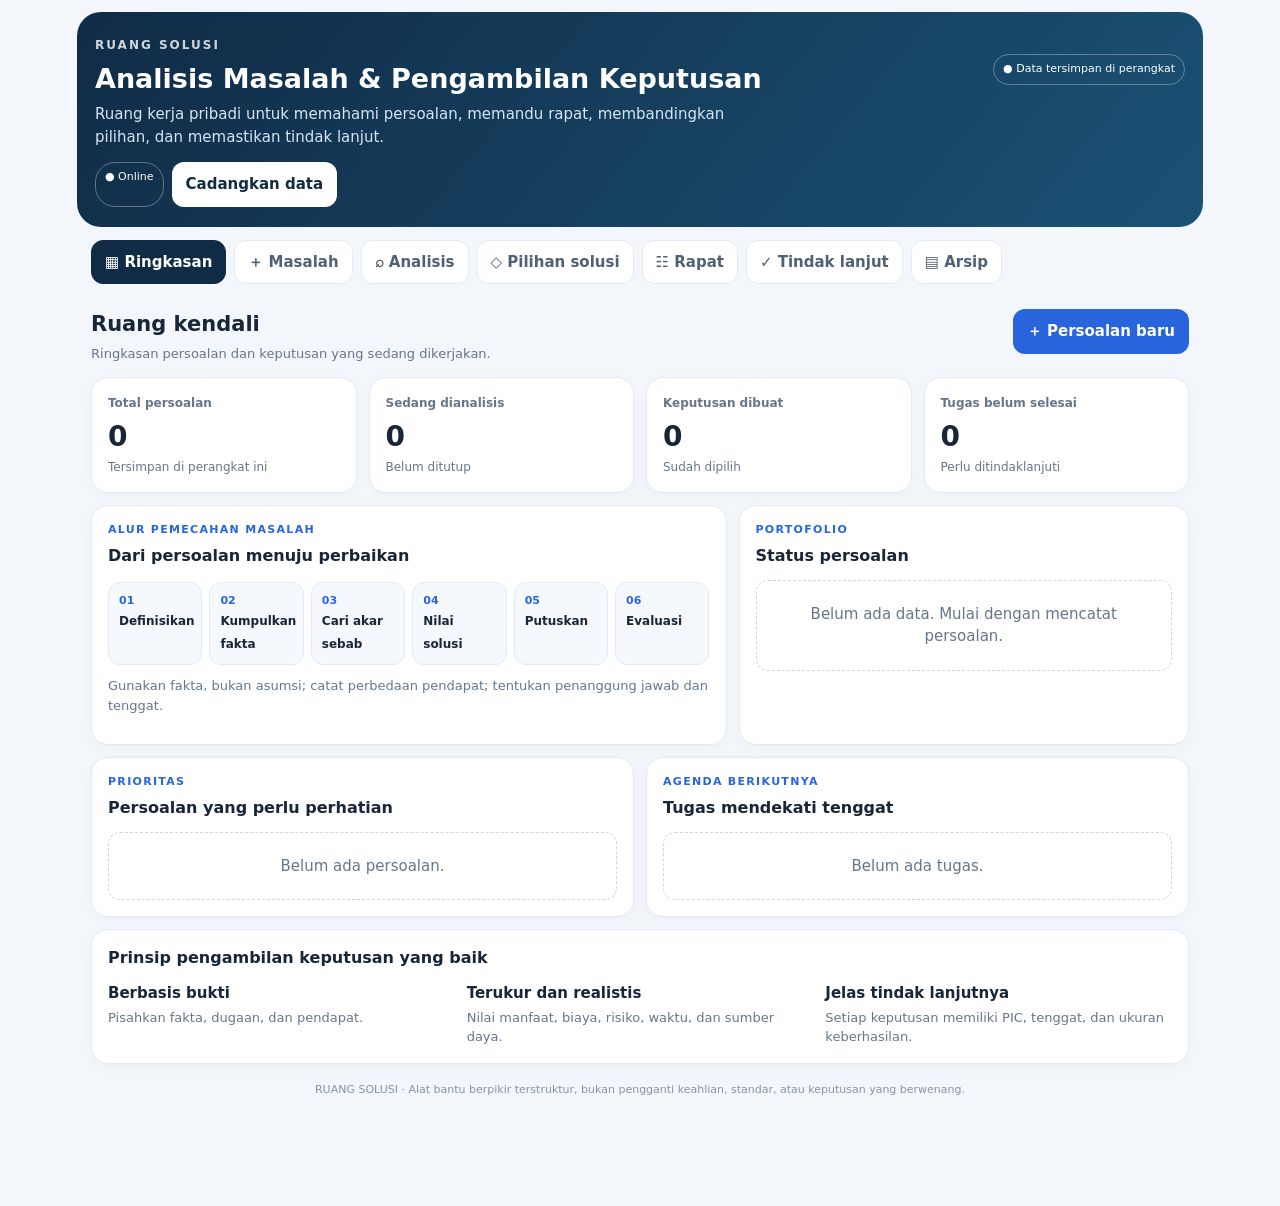
==== commit 6628b1eb: "Add visible install, connection and quick backup controls" ====
--- a/analisa-masalah/index.html
+++ b/analisa-masalah/index.html
@@ -3,6 +3,7 @@
 <head>
 <meta charset="utf-8"><meta name="viewport" content="width=device-width,initial-scale=1,viewport-fit=cover">
 <meta name="theme-color" content="#102b46"><meta name="description" content="Ruang Solusi — dashboard pribadi untuk analisis masalah, rapat, pilihan solusi, dan tindak lanjut.">
+<link rel="manifest" href="./manifest.webmanifest"><link rel="icon" href="./icon.svg" type="image/svg+xml"><meta name="apple-mobile-web-app-capable" content="yes"><meta name="apple-mobile-web-app-status-bar-style" content="black-translucent"><meta name="apple-mobile-web-app-title" content="Ruang Solusi"><meta name="mobile-web-app-capable" content="yes">
 <title>Ruang Solusi — Analisis Masalah</title>
 <style>
 :root{--navy:#102b46;--blue:#2864dc;--teal:#0c9388;--ink:#182638;--muted:#66768a;--line:#e3eaf1;--bg:#f3f6fa;--card:#fff;--gold:#e8a23a;--red:#d65353}*{box-sizing:border-box}body{margin:0;background:var(--bg);color:var(--ink);font:15px/1.5 system-ui,-apple-system,Segoe UI,Roboto,sans-serif}button,input,select,textarea{font:inherit}button{cursor:pointer;border:0;border-radius:12px;padding:11px 14px;font-weight:700;background:var(--blue);color:#fff}button.secondary{background:#edf2f8;color:var(--navy)}button.danger{background:#fff0f0;color:#a62c2c}.app{max-width:1150px;margin:auto;min-height:100vh}.top{background:linear-gradient(130deg,#102b46,#1b5275);color:white;padding:24px 18px 20px;border-radius:0 0 24px 24px}.topline{display:flex;align-items:center;justify-content:space-between;gap:10px}.brand{font-size:12px;letter-spacing:2px;opacity:.8;font-weight:800}.top h1{font-size:27px;line-height:1.15;margin:9px 0}.top p{margin:0;color:#d7e5f3;max-width:680px}.savepill{font-size:11px;padding:6px 9px;border:1px solid #ffffff50;border-radius:20px;white-space:nowrap}.nav{display:flex;gap:8px;padding:13px 14px;overflow:auto;position:sticky;top:0;background:#f3f6faee;backdrop-filter:blur(12px);z-index:5}.nav button{flex:0 0 auto;background:white;color:#516175;border:1px solid var(--line);padding:10px 13px}.nav button.active{background:var(--navy);color:white;border-color:var(--navy)}main{padding:0 14px 90px}.page{display:none}.page.active{display:block}.sectionhead{display:flex;align-items:flex-start;justify-content:space-between;gap:10px;margin:12px 0 14px}.sectionhead h2{font-size:21px;margin:0}.sub{color:var(--muted);font-size:13px;margin-top:3px}.grid{display:grid;grid-template-columns:repeat(12,minmax(0,1fr));gap:12px}.card{background:var(--card);border:1px solid var(--line);border-radius:17px;padding:16px;box-shadow:0 3px 14px #17345208;min-width:0}.span3{grid-column:span 3}.span4{grid-column:span 4}.span5{grid-column:span 5}.span6{grid-column:span 6}.span7{grid-column:span 7}.span8{grid-column:span 8}.span12{grid-column:span 12}.klabel{font-size:12px;color:var(--muted);font-weight:700}.knum{font-size:28px;font-weight:850;letter-spacing:-1px;margin-top:4px}.kfoot{font-size:12px;color:var(--muted)}.eyebrow{font-size:11px;color:var(--blue);letter-spacing:1.3px;font-weight:850;text-transform:uppercase}h3{margin:0 0 12px;font-size:16px}.field{display:flex;flex-direction:column;gap:5px;margin-bottom:12px}.field label{font-size:12px;font-weight:750;color:#526277}.field input,.field select,.field textarea,input,select,textarea{width:100%;border:1px solid #d9e2ec;border-radius:10px;background:#fff;padding:11px 12px;color:var(--ink);outline:none}.field input:focus,.field textarea:focus,.field select:focus{border-color:#6a95ef;box-shadow:0 0 0 3px #2864dc18}.field textarea{min-height:88px;resize:vertical}.rowfields{display:grid;grid-template-columns:repeat(2,minmax(0,1fr));gap:10px}.actions{display:flex;gap:8px;flex-wrap:wrap}.muted{color:var(--muted)}.tag{display:inline-flex;align-items:center;border-radius:20px;padding:4px 9px;font-size:11px;font-weight:800;background:#edf2f8;color:#526277}.tag.red{background:#fff0ef;color:#b53b35}.tag.amber{background:#fff5df;color:#9b6814}.tag.green{background:#e3f7f1;color:#087c68}.stepper{display:grid;grid-template-columns:repeat(6,minmax(75px,1fr));gap:7px;overflow:auto;padding:2px 0 8px}.step{background:#f5f8fc;border:1px solid var(--line);border-radius:12px;padding:10px;min-width:75px}.step b{display:block;color:var(--blue);font-size:11px}.step span{font-size:12px;font-weight:750}.barrow{display:grid;grid-template-columns:minmax(95px,1fr) 2fr 35px;gap:8px;align-items:center;margin:12px 0;font-size:12px}.barbg{height:9px;background:#edf1f6;border-radius:9px;overflow:hidden}.barfill{height:100%;background:linear-gradient(90deg,#2864dc,#0c9388);border-radius:9px}.empty{padding:22px;text-align:center;color:var(--muted);border:1px dashed #cbd7e4;border-radius:12px}.listitem{padding:12px 0;border-bottom:1px solid var(--line)}.listitem:last-child{border:0}.listitem strong{display:block}.listitem small{color:var(--muted)}.option{border:1px solid var(--line);border-radius:13px;padding:13px;margin:9px 0}.option.best{border-color:#0c9388;background:#f0fbf8}.optionhead{display:flex;justify-content:space-between;gap:8px;align-items:center}.score{font-size:22px;font-weight:850;color:var(--teal)}.matrix{width:100%;border-collapse:collapse;font-size:12px}.matrix th,.matrix td{border-bottom:1px solid var(--line);padding:9px 5px;text-align:left;vertical-align:top}.matrix input{padding:7px;min-width:54px}.footnote{font-size:11px;color:var(--muted);margin-top:12px}.checkrow{display:flex;gap:9px;align-items:flex-start;margin:9px 0}.checkrow input{width:auto;margin-top:5px}.toast{position:fixed;bottom:18px;left:50%;transform:translateX(-50%);background:#102b46;color:white;padding:11px 16px;border-radius:12px;box-shadow:0 8px 30px #0002;display:none;z-index:10}.bottomnote{text-align:center;color:#8793a2;font-size:11px;padding:18px}.smallbtn{padding:7px 10px;font-size:12px}.canvas{width:100%;height:auto;display:block}.timeline{border-left:2px solid #dbe5f0;margin-left:7px;padding-left:15px}.timeline .listitem{position:relative}.timeline .listitem:before{content:'';position:absolute;left:-21px;top:18px;width:9px;height:9px;background:var(--teal);border-radius:50%}
@@ -12,7 +13,7 @@
 </style>
 </head>
 <body><div class="app">
-<header class="top"><div class="topline"><div><div class="brand">RUANG SOLUSI</div><h1>Analisis Masalah & Pengambilan Keputusan</h1></div><span class="savepill">● Data tersimpan di perangkat</span></div><p>Ruang kerja pribadi untuk memahami persoalan, memandu rapat, membandingkan pilihan, dan memastikan tindak lanjut.</p></header>
+<header class="top"><div class="topline"><div><div class="brand">RUANG SOLUSI</div><h1>Analisis Masalah & Pengambilan Keputusan</h1></div><span class="savepill">● Data tersimpan di perangkat</span></div><p>Ruang kerja pribadi untuk memahami persoalan, memandu rapat, membandingkan pilihan, dan memastikan tindak lanjut.</p><div class="actions noprint" style="margin-top:14px"><button id="installApp" hidden>＋ Pasang di HP</button><span id="connectionState" class="savepill" aria-live="polite">Memeriksa koneksi…</span><button class="secondary" id="backupQuick" style="background:#ffffff;color:#102b46">Cadangkan data</button></div><p id="installHelp" class="noprint" hidden style="font-size:12px;margin-top:8px"></p></header>
 <nav class="nav noprint" id="nav">
 <button class="active" data-page="ringkasan">▦ Ringkasan</button><button data-page="masalah">＋ Masalah</button><button data-page="analisis">⌕ Analisis</button><button data-page="solusi">◇ Pilihan solusi</button><button data-page="rapat">☷ Rapat</button><button data-page="tindaklanjut">✓ Tindak lanjut</button><button data-page="arsip">▤ Arsip</button>
 </nav>
@@ -105,4 +106,23 @@
 document.getElementById('mDate').value=new Date().toISOString().slice(0,10);
 renderAll();
 </script>
+
+<script>
+(function(){
+ const installBtn=document.getElementById('installApp'), installHelp=document.getElementById('installHelp'), conn=document.getElementById('connectionState');
+ let installPrompt=null;
+ function net(){if(conn){conn.textContent=navigator.onLine?'● Online':'● Offline — mode lokal';conn.style.borderColor=navigator.onLine?'#ffffff55':'#ffd58a';}}
+ window.addEventListener('online',net);window.addEventListener('offline',net);net();
+ window.addEventListener('beforeinstallprompt',e=>{e.preventDefault();installPrompt=e;if(installBtn)installBtn.hidden=false;if(installHelp){installHelp.hidden=false;installHelp.textContent='Pasang RUANG SOLUSI agar lebih mudah dibuka dari layar utama HP.'}});
+ if(installBtn)installBtn.addEventListener('click',async()=>{if(!installPrompt){if(installHelp){installHelp.hidden=false;installHelp.textContent='Jika tombol pemasangan belum tersedia: buka menu ⋮ Chrome, pilih “Tambahkan ke layar utama” atau “Instal aplikasi”.';}return;}installPrompt.prompt();await installPrompt.userChoice;installPrompt=null;installBtn.hidden=true;});
+ window.addEventListener('appinstalled',()=>{if(installBtn)installBtn.hidden=true;if(installHelp){installHelp.hidden=false;installHelp.textContent='Aplikasi telah dipasang. Data tetap tersimpan di browser/perangkat ini.'}});
+ const isIOS=/iphone|ipad|ipod/i.test(navigator.userAgent);
+ if(isIOS&&installHelp){installHelp.hidden=false;installHelp.textContent='Untuk memasang di iPhone/iPad: buka di Safari, tekan Bagikan, lalu “Add to Home Screen”.';}
+ const quick=document.getElementById('backupQuick');if(quick)quick.addEventListener('click',()=>{if(typeof exportJSON==='function')exportJSON()});
+ if('serviceWorker' in navigator && location.protocol.startsWith('http')){
+  window.addEventListener('load',async()=>{try{const reg=await navigator.serviceWorker.register('./sw.js');if(reg.waiting){showUpdate(reg.waiting)}reg.addEventListener('updatefound',()=>{const w=reg.installing;if(w)w.addEventListener('statechange',()=>{if(w.state==='installed'&&navigator.serviceWorker.controller)showUpdate(w)})});}catch(e){console.warn('Pendaftaran offline belum berhasil',e)}});
+ }
+ function showUpdate(worker){if(document.getElementById('updateNotice'))return;const box=document.createElement('div');box.id='updateNotice';box.className='card noprint';box.style.cssText='position:fixed;left:12px;right:12px;bottom:12px;z-index:20;max-width:520px;margin:auto;box-shadow:0 8px 35px #102b4640';box.innerHTML='<b>Pembaruan aplikasi tersedia</b><p class="sub">Muat ulang agar menggunakan versi terbaru. Data lokal tidak sengaja dihapus oleh pembaruan ini.</p><button id="applyUpdate">Perbarui aplikasi</button>';document.body.appendChild(box);document.getElementById('applyUpdate').onclick=()=>{worker.postMessage({type:'SKIP_WAITING'});navigator.serviceWorker.addEventListener('controllerchange',()=>location.reload(),{once:true});};}
+})();
+</script>
 </body></html>
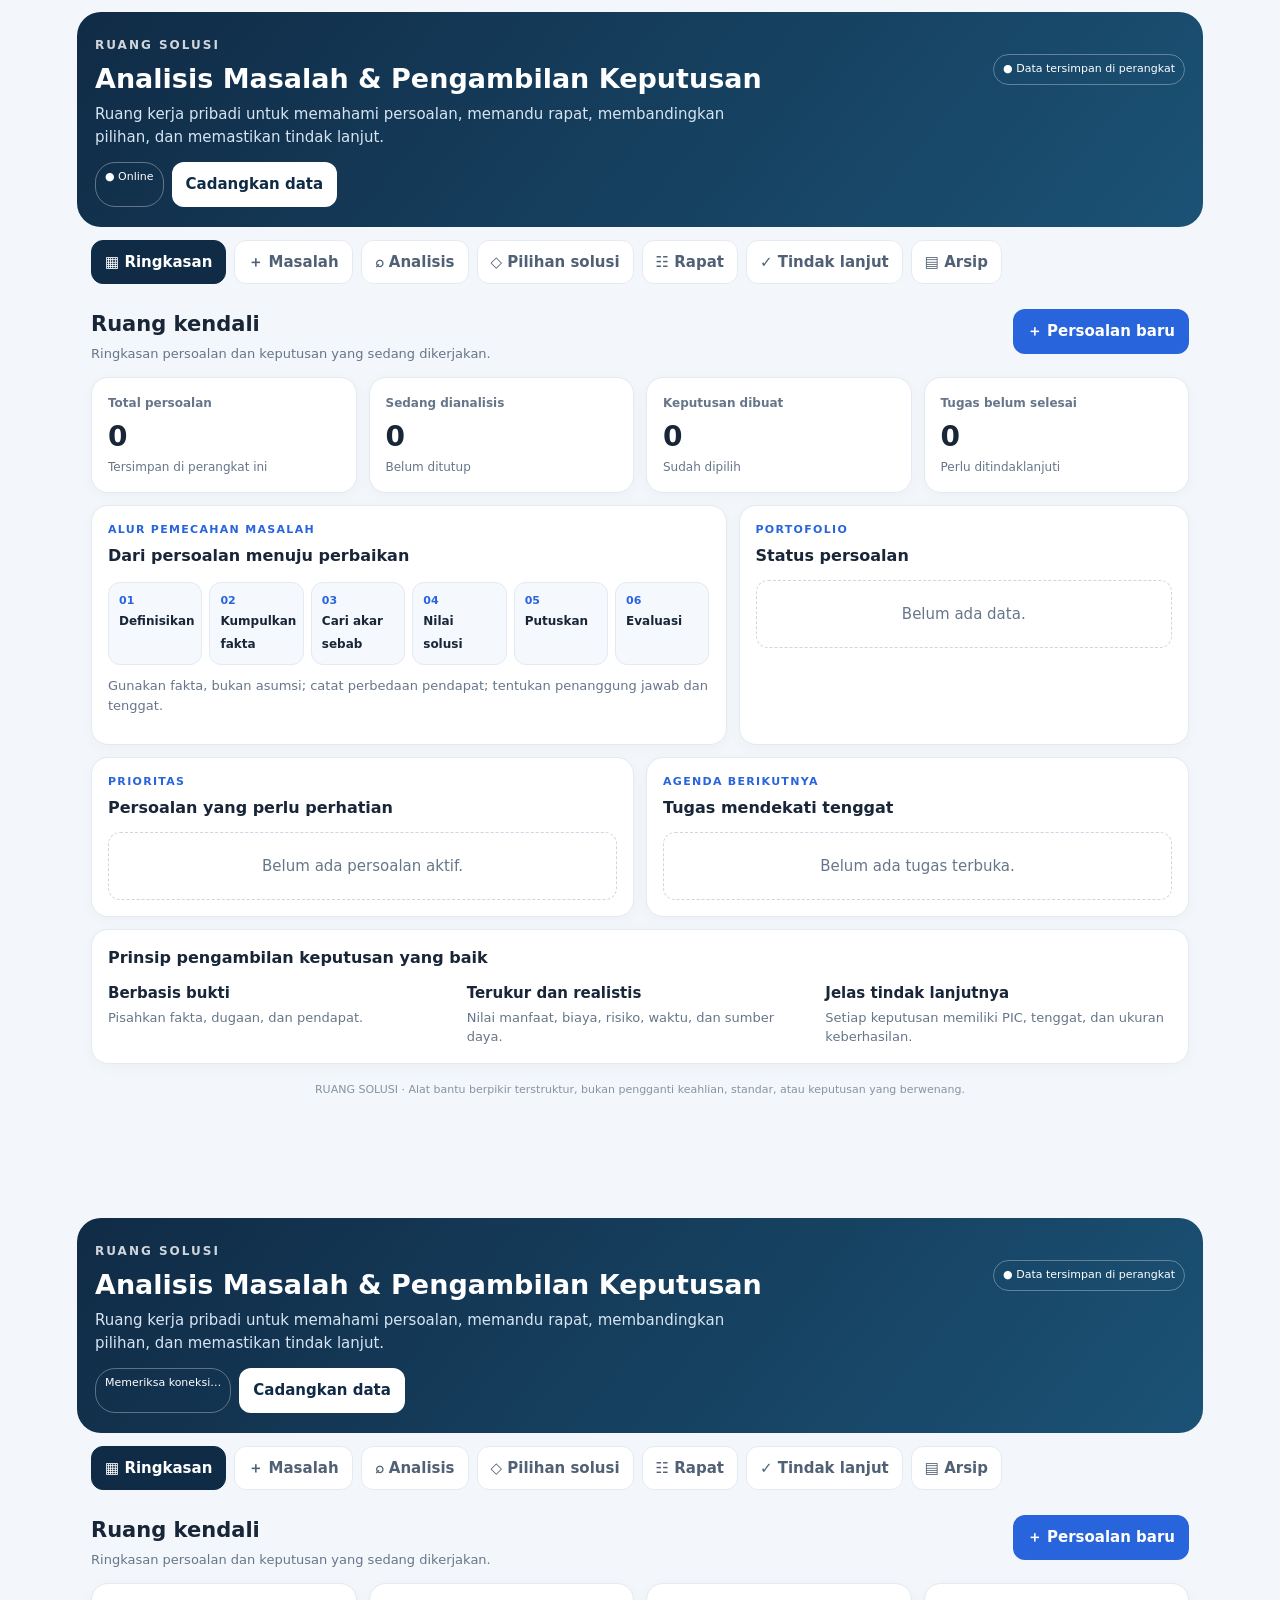
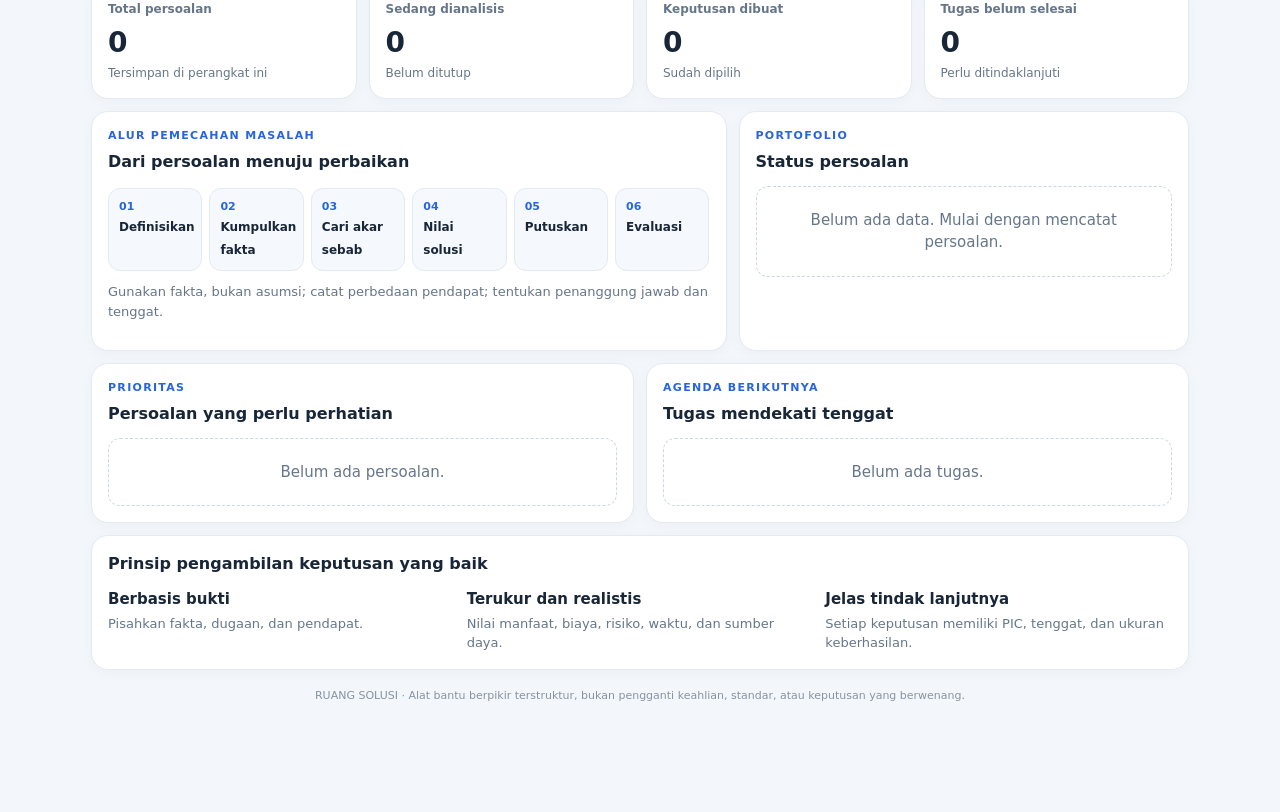
==== commit 2895fbb0: "Fix JavaScript syntax preventing dashboard buttons from working" ====
--- a/analisa-masalah/index.html
+++ b/analisa-masalah/index.html
@@ -1,3 +1,63 @@
+<!doctype html>
+<html lang="id">
+<head>
+<meta charset="utf-8"><meta name="viewport" content="width=device-width,initial-scale=1,viewport-fit=cover">
+<meta name="theme-color" content="#102b46"><meta name="description" content="Ruang Solusi — dashboard pribadi untuk analisis masalah, rapat, pilihan solusi, dan tindak lanjut.">
+<link rel="manifest" href="./manifest.webmanifest"><link rel="icon" href="./icon.svg" type="image/svg+xml"><meta name="apple-mobile-web-app-capable" content="yes"><meta name="apple-mobile-web-app-status-bar-style" content="black-translucent"><meta name="apple-mobile-web-app-title" content="Ruang Solusi"><meta name="mobile-web-app-capable" content="yes">
+<title>Ruang Solusi — Analisis Masalah</title>
+<style>
+:root{--navy:#102b46;--blue:#2864dc;--teal:#0c9388;--ink:#182638;--muted:#66768a;--line:#e3eaf1;--bg:#f3f6fa;--card:#fff;--gold:#e8a23a;--red:#d65353}*{box-sizing:border-box}body{margin:0;background:var(--bg);color:var(--ink);font:15px/1.5 system-ui,-apple-system,Segoe UI,Roboto,sans-serif}button,input,select,textarea{font:inherit}button{cursor:pointer;border:0;border-radius:12px;padding:11px 14px;font-weight:700;background:var(--blue);color:#fff}button.secondary{background:#edf2f8;color:var(--navy)}button.danger{background:#fff0f0;color:#a62c2c}.app{max-width:1150px;margin:auto;min-height:100vh}.top{background:linear-gradient(130deg,#102b46,#1b5275);color:white;padding:24px 18px 20px;border-radius:0 0 24px 24px}.topline{display:flex;align-items:center;justify-content:space-between;gap:10px}.brand{font-size:12px;letter-spacing:2px;opacity:.8;font-weight:800}.top h1{font-size:27px;line-height:1.15;margin:9px 0}.top p{margin:0;color:#d7e5f3;max-width:680px}.savepill{font-size:11px;padding:6px 9px;border:1px solid #ffffff50;border-radius:20px;white-space:nowrap}.nav{display:flex;gap:8px;padding:13px 14px;overflow:auto;position:sticky;top:0;background:#f3f6faee;backdrop-filter:blur(12px);z-index:5}.nav button{flex:0 0 auto;background:white;color:#516175;border:1px solid var(--line);padding:10px 13px}.nav button.active{background:var(--navy);color:white;border-color:var(--navy)}main{padding:0 14px 90px}.page{display:none}.page.active{display:block}.sectionhead{display:flex;align-items:flex-start;justify-content:space-between;gap:10px;margin:12px 0 14px}.sectionhead h2{font-size:21px;margin:0}.sub{color:var(--muted);font-size:13px;margin-top:3px}.grid{display:grid;grid-template-columns:repeat(12,minmax(0,1fr));gap:12px}.card{background:var(--card);border:1px solid var(--line);border-radius:17px;padding:16px;box-shadow:0 3px 14px #17345208;min-width:0}.span3{grid-column:span 3}.span4{grid-column:span 4}.span5{grid-column:span 5}.span6{grid-column:span 6}.span7{grid-column:span 7}.span8{grid-column:span 8}.span12{grid-column:span 12}.klabel{font-size:12px;color:var(--muted);font-weight:700}.knum{font-size:28px;font-weight:850;letter-spacing:-1px;margin-top:4px}.kfoot{font-size:12px;color:var(--muted)}.eyebrow{font-size:11px;color:var(--blue);letter-spacing:1.3px;font-weight:850;text-transform:uppercase}h3{margin:0 0 12px;font-size:16px}.field{display:flex;flex-direction:column;gap:5px;margin-bottom:12px}.field label{font-size:12px;font-weight:750;color:#526277}.field input,.field select,.field textarea,input,select,textarea{width:100%;border:1px solid #d9e2ec;border-radius:10px;background:#fff;padding:11px 12px;color:var(--ink);outline:none}.field input:focus,.field textarea:focus,.field select:focus{border-color:#6a95ef;box-shadow:0 0 0 3px #2864dc18}.field textarea{min-height:88px;resize:vertical}.rowfields{display:grid;grid-template-columns:repeat(2,minmax(0,1fr));gap:10px}.actions{display:flex;gap:8px;flex-wrap:wrap}.muted{color:var(--muted)}.tag{display:inline-flex;align-items:center;border-radius:20px;padding:4px 9px;font-size:11px;font-weight:800;background:#edf2f8;color:#526277}.tag.red{background:#fff0ef;color:#b53b35}.tag.amber{background:#fff5df;color:#9b6814}.tag.green{background:#e3f7f1;color:#087c68}.stepper{display:grid;grid-template-columns:repeat(6,minmax(75px,1fr));gap:7px;overflow:auto;padding:2px 0 8px}.step{background:#f5f8fc;border:1px solid var(--line);border-radius:12px;padding:10px;min-width:75px}.step b{display:block;color:var(--blue);font-size:11px}.step span{font-size:12px;font-weight:750}.barrow{display:grid;grid-template-columns:minmax(95px,1fr) 2fr 35px;gap:8px;align-items:center;margin:12px 0;font-size:12px}.barbg{height:9px;background:#edf1f6;border-radius:9px;overflow:hidden}.barfill{height:100%;background:linear-gradient(90deg,#2864dc,#0c9388);border-radius:9px}.empty{padding:22px;text-align:center;color:var(--muted);border:1px dashed #cbd7e4;border-radius:12px}.listitem{padding:12px 0;border-bottom:1px solid var(--line)}.listitem:last-child{border:0}.listitem strong{display:block}.listitem small{color:var(--muted)}.option{border:1px solid var(--line);border-radius:13px;padding:13px;margin:9px 0}.option.best{border-color:#0c9388;background:#f0fbf8}.optionhead{display:flex;justify-content:space-between;gap:8px;align-items:center}.score{font-size:22px;font-weight:850;color:var(--teal)}.matrix{width:100%;border-collapse:collapse;font-size:12px}.matrix th,.matrix td{border-bottom:1px solid var(--line);padding:9px 5px;text-align:left;vertical-align:top}.matrix input{padding:7px;min-width:54px}.footnote{font-size:11px;color:var(--muted);margin-top:12px}.checkrow{display:flex;gap:9px;align-items:flex-start;margin:9px 0}.checkrow input{width:auto;margin-top:5px}.toast{position:fixed;bottom:18px;left:50%;transform:translateX(-50%);background:#102b46;color:white;padding:11px 16px;border-radius:12px;box-shadow:0 8px 30px #0002;display:none;z-index:10}.bottomnote{text-align:center;color:#8793a2;font-size:11px;padding:18px}.smallbtn{padding:7px 10px;font-size:12px}.canvas{width:100%;height:auto;display:block}.timeline{border-left:2px solid #dbe5f0;margin-left:7px;padding-left:15px}.timeline .listitem{position:relative}.timeline .listitem:before{content:'';position:absolute;left:-21px;top:18px;width:9px;height:9px;background:var(--teal);border-radius:50%}
+@media(max-width:760px){.top{padding:20px 16px}.top h1{font-size:24px}.span3,.span4,.span5,.span6,.span7,.span8{grid-column:span 12}.knum{font-size:25px}.rowfields{grid-template-columns:1fr}.stepper{grid-template-columns:repeat(6,95px)}main{padding:0 10px 75px}.card{padding:14px}.sectionhead{align-items:flex-start}.barrow{grid-template-columns:90px 1fr 28px}.matrix{min-width:540px}.tablewrap{overflow:auto}.nav{padding-left:10px}}
+@media(min-width:761px){.top{margin-top:12px;border-radius:24px}.nav{border-radius:16px}.app{padding:0 12px}}
+@media print{body{background:white}.top{background:white;color:#102b46;padding:8px}.top p,.nav,.actions,.noprint{display:none!important}main{padding:0}.page{display:block!important;break-inside:avoid}.card{box-shadow:none;break-inside:avoid}.grid{gap:8px}.span3,.span4,.span5,.span6,.span7,.span8{grid-column:span 6}.app{max-width:none}.sectionhead{margin-top:18px}}
+</style>
+</head>
+<body><div class="app">
+<header class="top"><div class="topline"><div><div class="brand">RUANG SOLUSI</div><h1>Analisis Masalah & Pengambilan Keputusan</h1></div><span class="savepill">● Data tersimpan di perangkat</span></div><p>Ruang kerja pribadi untuk memahami persoalan, memandu rapat, membandingkan pilihan, dan memastikan tindak lanjut.</p><div class="actions noprint" style="margin-top:14px"><button id="installApp" hidden>＋ Pasang di HP</button><span id="connectionState" class="savepill" aria-live="polite">Memeriksa koneksi…</span><button class="secondary" id="backupQuick" style="background:#ffffff;color:#102b46">Cadangkan data</button></div><p id="installHelp" class="noprint" hidden style="font-size:12px;margin-top:8px"></p></header>
+<nav class="nav noprint" id="nav">
+<button class="active" data-page="ringkasan">▦ Ringkasan</button><button data-page="masalah">＋ Masalah</button><button data-page="analisis">⌕ Analisis</button><button data-page="solusi">◇ Pilihan solusi</button><button data-page="rapat">☷ Rapat</button><button data-page="tindaklanjut">✓ Tindak lanjut</button><button data-page="arsip">▤ Arsip</button>
+</nav>
+<main>
+<section class="page active" id="page-ringkasan">
+<div class="sectionhead"><div><h2>Ruang kendali</h2><div class="sub">Ringkasan persoalan dan keputusan yang sedang dikerjakan.</div></div><button onclick="newCase()">＋ Persoalan baru</button></div>
+<div class="grid">
+<div class="card span3"><div class="klabel">Total persoalan</div><div class="knum" id="kTotal">0</div><div class="kfoot">Tersimpan di perangkat ini</div></div>
+<div class="card span3"><div class="klabel">Sedang dianalisis</div><div class="knum" id="kActive">0</div><div class="kfoot">Belum ditutup</div></div>
+<div class="card span3"><div class="klabel">Keputusan dibuat</div><div class="knum" id="kDecision">0</div><div class="kfoot">Sudah dipilih</div></div>
+<div class="card span3"><div class="klabel">Tugas belum selesai</div><div class="knum" id="kTasks">0</div><div class="kfoot">Perlu ditindaklanjuti</div></div>
+<div class="card span7"><div class="eyebrow">Alur pemecahan masalah</div><h3 style="margin-top:5px">Dari persoalan menuju perbaikan</h3><div class="stepper"><div class="step"><b>01</b><span>Definisikan</span></div><div class="step"><b>02</b><span>Kumpulkan fakta</span></div><div class="step"><b>03</b><span>Cari akar sebab</span></div><div class="step"><b>04</b><span>Nilai solusi</span></div><div class="step"><b>05</b><span>Putuskan</span></div><div class="step"><b>06</b><span>Evaluasi</span></div></div><p class="sub">Gunakan fakta, bukan asumsi; catat perbedaan pendapat; tentukan penanggung jawab dan tenggat.</p></div>
+<div class="card span5"><div class="eyebrow">Portofolio</div><h3 style="margin-top:5px">Status persoalan</h3><div id="statusChart"><div class="empty">Belum ada data. Mulai dengan mencatat persoalan.</div></div></div>
+<div class="card span6"><div class="eyebrow">Prioritas</div><h3 style="margin-top:5px">Persoalan yang perlu perhatian</h3><div id="priorityList"><div class="empty">Belum ada persoalan.</div></div></div>
+<div class="card span6"><div class="eyebrow">Agenda berikutnya</div><h3 style="margin-top:5px">Tugas mendekati tenggat</h3><div id="dueList"><div class="empty">Belum ada tugas.</div></div></div>
+<div class="card span12"><h3>Prinsip pengambilan keputusan yang baik</h3><div class="grid"><div class="span4"><b>Berbasis bukti</b><div class="sub">Pisahkan fakta, dugaan, dan pendapat.</div></div><div class="span4"><b>Terukur dan realistis</b><div class="sub">Nilai manfaat, biaya, risiko, waktu, dan sumber daya.</div></div><div class="span4"><b>Jelas tindak lanjutnya</b><div class="sub">Setiap keputusan memiliki PIC, tenggat, dan ukuran keberhasilan.</div></div></div></div>
+</div></section>
+<section class="page" id="page-masalah"><div class="sectionhead"><div><h2>Identifikasi persoalan</h2><div class="sub">Mulai dari definisi yang jelas dan dampak yang dapat diamati.</div></div></div>
+<div class="grid"><div class="card span7"><h3>Formulir persoalan</h3><div class="field"><label>Judul persoalan *</label><input id="fTitle" placeholder="Contoh: Waktu tunggu pelayanan terlalu lama"></div><div class="rowfields"><div class="field"><label>Kategori</label><select id="fCategory"><option>Operasional</option><option>Pelayanan</option><option>Sumber daya manusia</option><option>Keuangan</option><option>Mutu dan keselamatan</option><option>Komunikasi</option><option>Teknologi</option><option>Strategi</option><option>Lainnya</option></select></div><div class="field"><label>Tingkat prioritas</label><select id="fPriority"><option value="3">Tinggi</option><option value="2" selected>Sedang</option><option value="1">Rendah</option></select></div></div><div class="field"><label>Situasi saat ini — apa yang terjadi?</label><textarea id="fSituation" placeholder="Tuliskan kondisi yang dapat diamati, kapan dan di mana terjadi."></textarea></div><div class="field"><label>Kondisi yang diharapkan</label><textarea id="fGoal" placeholder="Apa yang seharusnya terjadi?"></textarea></div><div class="field"><label>Dampak dan siapa yang terdampak</label><textarea id="fImpact" placeholder="Dampak terhadap mutu, waktu, biaya, orang, atau hasil kerja."></textarea></div><div class="field"><label>Bukti awal / data yang tersedia</label><textarea id="fEvidence" placeholder="Angka, contoh kejadian, dokumen, observasi, atau sumber data."></textarea></div><div class="rowfields"><div class="field"><label>Pemilik persoalan</label><input id="fOwner" placeholder="Nama / peran"></div><div class="field"><label>Status</label><select id="fStatus"><option>Baru</option><option>Analisis</option><option>Menunggu keputusan</option><option>Dalam tindakan</option><option>Selesai</option></select></div></div><div class="actions"><button onclick="saveCase()">Simpan persoalan</button><button class="secondary" onclick="clearForm()">Kosongkan</button></div><div class="footnote">Hindari memasukkan kata sandi, nomor identitas, atau data pribadi sensitif yang tidak diperlukan.</div></div>
+<div class="card span5"><h3>Checklist definisi yang baik</h3><div class="checkrow"><input type="checkbox"><div><b>Spesifik</b><div class="sub">Persoalan dirumuskan dengan jelas, bukan hanya gejala umum.</div></div></div><div class="checkrow"><input type="checkbox"><div><b>Dapat dibuktikan</b><div class="sub">Ada contoh, pengamatan, atau data yang bisa diverifikasi.</div></div></div><div class="checkrow"><input type="checkbox"><div><b>Ada kesenjangan</b><div class="sub">Perbedaan kondisi nyata dengan kondisi yang diharapkan terlihat.</div></div></div><div class="checkrow"><input type="checkbox"><div><b>Dampak dijelaskan</b><div class="sub">Diketahui siapa atau apa yang terpengaruh.</div></div></div><div class="checkrow"><input type="checkbox"><div><b>Ruang lingkup realistis</b><div class="sub">Batas masalah cukup jelas untuk dianalisis dan ditangani.</div></div></div><hr style="border:0;border-top:1px solid var(--line);margin:18px 0"><h3>Contoh rumusan</h3><p class="sub">“Dalam empat minggu terakhir, 30% berkas terlambat diproses lebih dari satu hari, padahal targetnya maksimal 10%. Keterlambatan menghambat pelaporan bulanan.”</p><button class="secondary" onclick="fillExample()">Gunakan contoh</button></div></div></section>
+<section class="page" id="page-analisis"><div class="sectionhead"><div><h2>Analisis akar masalah</h2><div class="sub">Pilih persoalan aktif, lalu gunakan 5 Why dan diagram sebab-akibat.</div></div><select id="analysisCase" onchange="renderAnalysis()" style="max-width:240px"></select></div>
+<div class="grid"><div class="card span6"><h3>Metode 5 Why</h3><p class="sub">Tanyakan “mengapa?” berulang kali sampai menemukan penyebab yang dapat diuji. Tidak harus tepat lima kali.</p><div id="whyFields"></div><div class="field"><label>Akar penyebab yang paling mungkin</label><textarea id="rootCause" placeholder="Simpulkan penyebab mendasar dan apa bukti yang mendukungnya."></textarea></div><div class="field"><label>Data tambahan yang masih dibutuhkan</label><textarea id="dataGap" placeholder="Apa yang perlu diperiksa sebelum kesimpulan diambil?"></textarea></div><button onclick="saveAnalysis()">Simpan analisis</button></div>
+<div class="card span6"><h3>Diagram sebab-akibat (fishbone)</h3><p class="sub">Catat faktor yang mungkin berkontribusi. Kelompok ini adalah panduan, bukan kesimpulan otomatis.</p><svg class="canvas" viewBox="0 0 520 245" role="img" aria-label="Diagram sebab akibat"><path d="M25 122 H470" stroke="#2864dc" stroke-width="3" fill="none"/><path d="M450 108 L480 122 L450 136" stroke="#2864dc" stroke-width="3" fill="none"/><path d="M110 122 L70 55 M210 122 L170 55 M310 122 L270 55 M110 122 L70 190 M210 122 L170 190 M310 122 L270 190" stroke="#0c9388" stroke-width="2" fill="none"/><g fill="#102b46" font-size="12" font-weight="700"><text x="22" y="35">Manusia</text><text x="125" y="35">Metode</text><text x="230" y="35">Sarana</text><text x="22" y="210">Data</text><text x="125" y="210">Lingkungan</text><text x="230" y="210">Manajemen</text><text x="370" y="105">MASALAH</text></g><g fill="#718198" font-size="10"><text x="22" y="48">Kompetensi, beban</text><text x="125" y="48">Alur, SOP</text><text x="230" y="48">Alat, fasilitas</text><text x="22" y="225">Akurasi, akses</text><text x="125" y="225">Ruang, kondisi</text><text x="230" y="225">Arahan, kontrol</text></g></svg>
+<div class="rowfields"><div class="field"><label>Manusia</label><textarea id="fishPeople" placeholder="Kompetensi, beban kerja..." style="min-height:65px"></textarea></div><div class="field"><label>Metode / proses</label><textarea id="fishMethod" placeholder="Alur, SOP, koordinasi..." style="min-height:65px"></textarea></div><div class="field"><label>Sarana / teknologi</label><textarea id="fishTools" placeholder="Alat, fasilitas..." style="min-height:65px"></textarea></div><div class="field"><label>Data / informasi</label><textarea id="fishData" placeholder="Kelengkapan, akurasi..." style="min-height:65px"></textarea></div><div class="field"><label>Lingkungan</label><textarea id="fishEnv" placeholder="Ruang, kondisi kerja..." style="min-height:65px"></textarea></div><div class="field"><label>Manajemen</label><textarea id="fishManage" placeholder="Kebijakan, pengawasan..." style="min-height:65px"></textarea></div></div><button onclick="saveAnalysis()">Simpan analisis</button></div>
+<div class="card span12"><h3>Catatan analisis & hipotesis</h3><div class="field"><label>Fakta yang sudah terverifikasi</label><textarea id="verified" placeholder="Apa yang sudah benar-benar diketahui?"></textarea></div><div class="field"><label>Asumsi / hipotesis yang perlu diuji</label><textarea id="hypothesis" placeholder="Apa dugaan yang belum terkonfirmasi?"></textarea></div><div class="field"><label>Kesimpulan sementara</label><textarea id="analysisSummary" placeholder="Apa arti temuan sejauh ini? Apa yang masih belum pasti?"></textarea></div><button onclick="saveAnalysis()">Simpan seluruh analisis</button></div></div></section>
+<section class="page" id="page-solusi"><div class="sectionhead"><div><h2>Bandingkan pilihan solusi</h2><div class="sub">Nilai alternatif dengan kriteria berbobot agar diskusi lebih transparan.</div></div><select id="solutionCase" onchange="renderSolutions()" style="max-width:240px"></select></div>
+<div class="grid"><div class="card span5"><h3>Tambah alternatif</h3><div class="field"><label>Nama alternatif</label><input id="optName" placeholder="Contoh: Atur ulang alur pelayanan"></div><div class="field"><label>Uraian / cara kerja</label><textarea id="optDesc" placeholder="Apa yang akan dilakukan dan bagaimana?"></textarea></div><div class="field"><label>Perkiraan biaya / sumber daya</label><input id="optCost" placeholder="Mis. rendah, sedang, tinggi"></div><div class="field"><label>Risiko utama dan mitigasi</label><textarea id="optRisk" placeholder="Risiko yang mungkin timbul dan cara menguranginya."></textarea></div><button onclick="addOption()">Tambah alternatif</button><hr style="border:0;border-top:1px solid var(--line);margin:18px 0"><h3>Bobot kriteria</h3><p class="sub">Bobot 1–5. Sesuaikan menurut konteks; nilai tiap alternatif 1–5 (5 paling baik).</p><div id="weightFields"></div><button class="secondary" onclick="saveWeights()">Simpan bobot</button></div>
+<div class="card span7"><h3>Matriks keputusan</h3><div class="sub" style="margin-bottom:12px">Skor tertimbang = Σ (nilai kriteria × bobot). Hasil membantu diskusi, bukan menggantikan pertimbangan profesional.</div><div id="optionList"><div class="empty">Pilih persoalan lalu tambahkan alternatif solusi.</div></div><div class="footnote">Pastikan alternatif memenuhi standar hukum, keselamatan, etika, dan kebijakan yang berlaku sebelum membandingkan skor.</div></div>
+<div class="card span12"><h3>Rekomendasi dan keputusan</h3><div class="field"><label>Alternatif yang dipilih</label><select id="chosenOption"></select></div><div class="field"><label>Alasan pemilihan / pertimbangan</label><textarea id="decisionReason" placeholder="Jelaskan alasan, bukti, kompromi, dan pendapat berbeda jika ada."></textarea></div><div class="field"><label>Syarat keberhasilan dan risiko yang harus dipantau</label><textarea id="decisionGuard" placeholder="Apa syarat pelaksanaan yang aman dan efektif?"></textarea></div><button onclick="saveDecision()">Simpan keputusan</button></div></div></section>
+<section class="page" id="page-rapat"><div class="sectionhead"><div><h2>Mode rapat & notulen</h2><div class="sub">Agenda terstruktur untuk memandu diskusi, keputusan, dan komitmen.</div></div><select id="meetingCase" onchange="renderMeeting()" style="max-width:240px"></select></div>
+<div class="grid"><div class="card span6"><h3>Persiapan rapat</h3><div class="field"><label>Nama / topik rapat</label><input id="mTitle" placeholder="Rapat pembahasan persoalan"></div><div class="rowfields"><div class="field"><label>Tanggal</label><input type="date" id="mDate"></div><div class="field"><label>Fasilitator / pencatat</label><input id="mFacilitator" placeholder="Nama atau peran"></div></div><div class="field"><label>Peserta / pihak terkait</label><textarea id="mParticipants" placeholder="Daftar peserta atau fungsi yang perlu dilibatkan."></textarea></div><div class="field"><label>Tujuan rapat</label><textarea id="mObjective" placeholder="Keputusan atau keluaran konkret yang harus dicapai."></textarea></div><h3>Agenda yang disarankan</h3><div class="checkrow"><input type="checkbox"><div>Sepakati definisi masalah dan tujuan rapat</div></div><div class="checkrow"><input type="checkbox"><div>Tinjau fakta dan dampak</div></div><div class="checkrow"><input type="checkbox"><div>Bahas akar penyebab dan hal yang belum diketahui</div></div><div class="checkrow"><input type="checkbox"><div>Bandingkan alternatif dan risikonya</div></div><div class="checkrow"><input type="checkbox"><div>Tetapkan keputusan, PIC, tenggat, dan indikator</div></div><button onclick="saveMeeting()">Simpan persiapan rapat</button></div>
+<div class="card span6"><h3>Notulen ringkas</h3><div class="field"><label>Pokok pembahasan</label><textarea id="mDiscussion" placeholder="Ringkasan poin penting, data, dan pendapat."></textarea></div><div class="field"><label>Kesepakatan / keputusan</label><textarea id="mDecisions" placeholder="Apa yang disepakati? Apa yang belum disepakati?"></textarea></div><div class="field"><label>Pendapat berbeda / hal terbuka</label><textarea id="mOpen" placeholder="Catat secara netral hal yang belum terselesaikan."></textarea></div><div class="field"><label>Risiko dan kebutuhan eskalasi</label><textarea id="mRisk" placeholder="Apa yang membutuhkan persetujuan atau dukungan lebih lanjut?"></textarea></div><button onclick="saveMeeting()">Simpan notulen</button><button class="secondary" onclick="window.print()">Cetak notulen</button></div>
+<div class="card span12"><h3>Alur fasilitasi rapat</h3><div class="stepper"><div class="step"><b>5 menit</b><span>Tujuan</span></div><div class="step"><b>10 menit</b><span>Fakta</span></div><div class="step"><b>15 menit</b><span>Akar masalah</span></div><div class="step"><b>15 menit</b><span>Alternatif</span></div><div class="step"><b>10 menit</b><span>Keputusan</span></div><div class="step"><b>5 menit</b><span>Komitmen</span></div></div><p class="sub">Durasi hanyalah contoh. Sesuaikan dengan kompleksitas masalah dan jumlah peserta.</p></div></div></section>
+<section class="page" id="page-tindaklanjut"><div class="sectionhead"><div><h2>Rencana tindakan</h2><div class="sub">Ubah keputusan menjadi tugas yang terukur dan dapat dipantau.</div></div><select id="taskCase" onchange="renderTasks()" style="max-width:240px"></select></div>
+<div class="grid"><div class="card span5"><h3>Tambah tindakan</h3><div class="field"><label>Tindakan / keluaran yang diharapkan</label><textarea id="tTitle" placeholder="Mulai dengan kata kerja dan hasil yang jelas."></textarea></div><div class="rowfields"><div class="field"><label>Penanggung jawab</label><input id="tOwner" placeholder="Nama / peran"></div><div class="field"><label>Tenggat</label><input type="date" id="tDue"></div></div><div class="field"><label>Indikator keberhasilan</label><input id="tMetric" placeholder="Mis. waktu tunggu ≤ 30 menit"></div><div class="field"><label>Status</label><select id="tStatus"><option>Belum mulai</option><option>Berjalan</option><option>Tertunda</option><option>Selesai</option></select></div><div class="field"><label>Catatan / kendala</label><textarea id="tNotes" placeholder="Dukungan yang diperlukan atau hambatan."></textarea></div><button onclick="addTask()">Tambah tindakan</button></div>
+<div class="card span7"><h3>Daftar pemantauan</h3><div id="taskList"><div class="empty">Belum ada tindakan.</div></div></div>
+<div class="card span12"><h3>Evaluasi hasil</h3><div class="field"><label>Hasil setelah tindakan</label><textarea id="evalResult" placeholder="Bandingkan kondisi sebelum dan sesudah menggunakan data."></textarea></div><div class="field"><label>Apakah persoalan terselesaikan?</label><select id="evalStatus"><option>Belum dievaluasi</option><option>Terselesaikan</option><option>Sebagian terselesaikan</option><option>Belum terselesaikan</option></select></div><div class="field"><label>Pelajaran dan pencegahan berulang</label><textarea id="evalLessons" placeholder="Apa yang perlu distandardisasi, diperbaiki, atau dipantau?"></textarea></div><button onclick="saveEvaluation()">Simpan evaluasi</button></div></div></section>
+<section class="page" id="page-arsip"><div class="sectionhead"><div><h2>Arsip & pengaturan data</h2><div class="sub">Cari, buka kembali, cetak, atau buat cadangan data lokal Anda.</div></div></div>
+<div class="grid"><div class="card span12"><div class="rowfields"><div class="field"><label>Cari persoalan</label><input id="archiveSearch" placeholder="Cari judul atau kategori..." oninput="renderArchive()"></div><div class="field"><label>Filter status</label><select id="archiveFilter" onchange="renderArchive()"><option value="">Semua status</option><option>Baru</option><option>Analisis</option><option>Menunggu keputusan</option><option>Dalam tindakan</option><option>Selesai</option></select></div></div><div id="archiveList"></div></div>
+<div class="card span6"><h3>Cadangan dan pemulihan</h3><p class="sub">Ekspor file JSON untuk mencadangkan seluruh data. Simpan file di tempat aman. Impor akan mengganti data lokal yang ada.</p><div class="actions"><button onclick="exportJSON()">Unduh cadangan JSON</button><button class="secondary" onclick="document.getElementById('importFile').click()">Pulihkan dari JSON</button><input id="importFile" type="file" accept=".json,application/json" hidden onchange="importJSON(event)"></div><p class="footnote">Data disimpan di penyimpanan browser pada perangkat ini. Hapus data browser atau berganti perangkat dapat membuat data tidak tersedia. Cadangkan secara berkala.</p></div>
+<div class="card span6"><h3>Ekspor laporan</h3><p class="sub">Unduh daftar persoalan dan tindakan dalam CSV atau cetak laporan yang sedang dibuka.</p><div class="actions"><button onclick="exportCSV()">Unduh CSV</button><button class="secondary" onclick="window.print()">Cetak / PDF</button></div><p class="footnote">PDF dibuat melalui menu Cetak browser: pilih “Simpan sebagai PDF”.</p></div>
+<div class="card span12"><h3>Privasi dan penggunaan</h3><p class="sub">Versi ini menyimpan data secara lokal pada browser perangkat, tanpa akun atau sinkronisasi cloud. Data tidak otomatis terkirim kepada orang lain. Gunakan kunci layar perangkat dan jangan memasukkan informasi rahasia yang tidak diperlukan. Untuk penggunaan rapat bersama, bagikan laporan yang telah ditinjau secara manual.</p><button class="danger" onclick="clearAll()">Hapus semua data lokal</button><div class="footnote">Tindakan ini permanen pada browser ini. Unduh cadangan sebelum menghapus.</div></div></div></section>
+<div class="bottomnote">RUANG SOLUSI · Alat bantu berpikir terstruktur, bukan pengganti keahlian, standar, atau keputusan yang berwenang.</div>
+</main></div><div class="toast" id="toast"></div>
 <!doctype html>
 <html lang="id">
 <head>
@@ -95,7 +155,20 @@
 function toggleTask(cid,tid){let t=current(cid)?.tasks.find(x=>x.id===tid);if(t){t.status=t.status==='Selesai'?'Berjalan':'Selesai';persist()}}
 function deleteTask(cid,tid){let c=current(cid);if(c&&confirm('Hapus tindakan ini?')){c.tasks=c.tasks.filter(t=>t.id!==tid);persist()}}
 function saveEvaluation(){let c=selected('taskCase');if(!c)return;c.evaluation={result:val('evalResult'),status:val('evalStatus'),lessons:val('evalLessons')};if(c.evaluation.status==='Terselesaikan')c.status='Selesai';persist();toast('Evaluasi tersimpan.')}
-function renderArchive(){let q=(val('archiveSearch')||'').toLowerCase(),f=val('archiveFilter');let list=db.cases.filter(c=>(!f||c.status===f)&&(!q||(c.title+' '+c.category+' '+c.situation).toLowerCase().includes(q)));document.getElementById('archiveList').innerHTML=list.length?list.map(c=>'<div class="listitem"><div class="optionhead"><strong>'+esc(c.title)+'</strong><span class="tag '+(c.status==='Selesai'?'green':c.priority===3?'red':'amber')+'">'+esc(c.status)+'</span></div><small>'+esc(c.category)+' · Prioritas '+({3:'tinggi',2:'sedang',1:'rendah'}[c.priority])+' · Dibuat '+new Date(c.created).toLocaleDateString('id-ID')+'</small><div class="actions" style="margin-top:8px"><button class="secondary smallbtn" onclick="editCase(\''+c.id+'\')">Edit</button><button class="secondary smallbtn" onclick="openCase(\''+c.id+'\','analisis')">Analisis</button><button class="secondary smallbtn" onclick="openCase(\''+c.id+'\','solusi')">Solusi</button><button class="secondary smallbtn" onclick="openCase(\''+c.id+'\','rapat')">Rapat</button><button class="danger smallbtn" onclick="deleteCase(\''+c.id+'\')">Hapus</button></div></div>').join(''):'<div class="empty">Tidak ada hasil pencarian.</div>'}
+function renderArchive(){
+ let q=(val('archiveSearch')||'').toLowerCase(),f=val('archiveFilter');
+ let list=db.cases.filter(c=>(!f||c.status===f)&&(!q||(c.title+' '+c.category+' '+c.situation).toLowerCase().includes(q)));
+ document.getElementById('archiveList').innerHTML=list.length?list.map(c=>`
+ <div class="listitem"><div class="optionhead"><strong>${esc(c.title)}</strong><span class="tag ${c.status==='Selesai'?'green':c.priority===3?'red':'amber'}">${esc(c.status)}</span></div>
+ <small>${esc(c.category)} · Prioritas ${({3:'tinggi',2:'sedang',1:'rendah'})[c.priority]} · Dibuat ${new Date(c.created).toLocaleDateString('id-ID')}</small>
+ <div class="actions" style="margin-top:8px">
+ <button class="secondary smallbtn" data-action="edit" data-id="${c.id}">Edit</button>
+ <button class="secondary smallbtn" data-action="open" data-page="analisis" data-id="${c.id}">Analisis</button>
+ <button class="secondary smallbtn" data-action="open" data-page="solusi" data-id="${c.id}">Solusi</button>
+ <button class="secondary smallbtn" data-action="open" data-page="rapat" data-id="${c.id}">Rapat</button>
+ <button class="danger smallbtn" data-action="delete" data-id="${c.id}">Hapus</button></div></div>`).join(''):'<div class="empty">Tidak ada hasil pencarian.</div>';
+}
+document.getElementById('archiveList').addEventListener('click',e=>{const b=e.target.closest('button[data-action]');if(!b)return;const id=b.dataset.id;if(b.dataset.action==='edit')editCase(id);else if(b.dataset.action==='open')openCase(id,b.dataset.page);else if(b.dataset.action==='delete')deleteCase(id);});
 function openCase(id,page){['analysisCase','solutionCase','meetingCase','taskCase'].forEach(x=>{let el=document.getElementById(x);if([...el.options].some(o=>o.value===id))el.value=id});navTo(page)}
 function deleteCase(id){if(confirm('Hapus persoalan beserta analisis, keputusan, dan tindakannya?')){db.cases=db.cases.filter(c=>c.id!==id);persist();toast('Persoalan dihapus.')}}
 function exportJSON(){let blob=new Blob([JSON.stringify({app:'Ruang Solusi',version:1,exportedAt:new Date().toISOString(),data:db},null,2)],{type:'application/json'});download(blob,'ruang-solusi-cadangan-'+new Date().toISOString().slice(0,10)+'.json')}
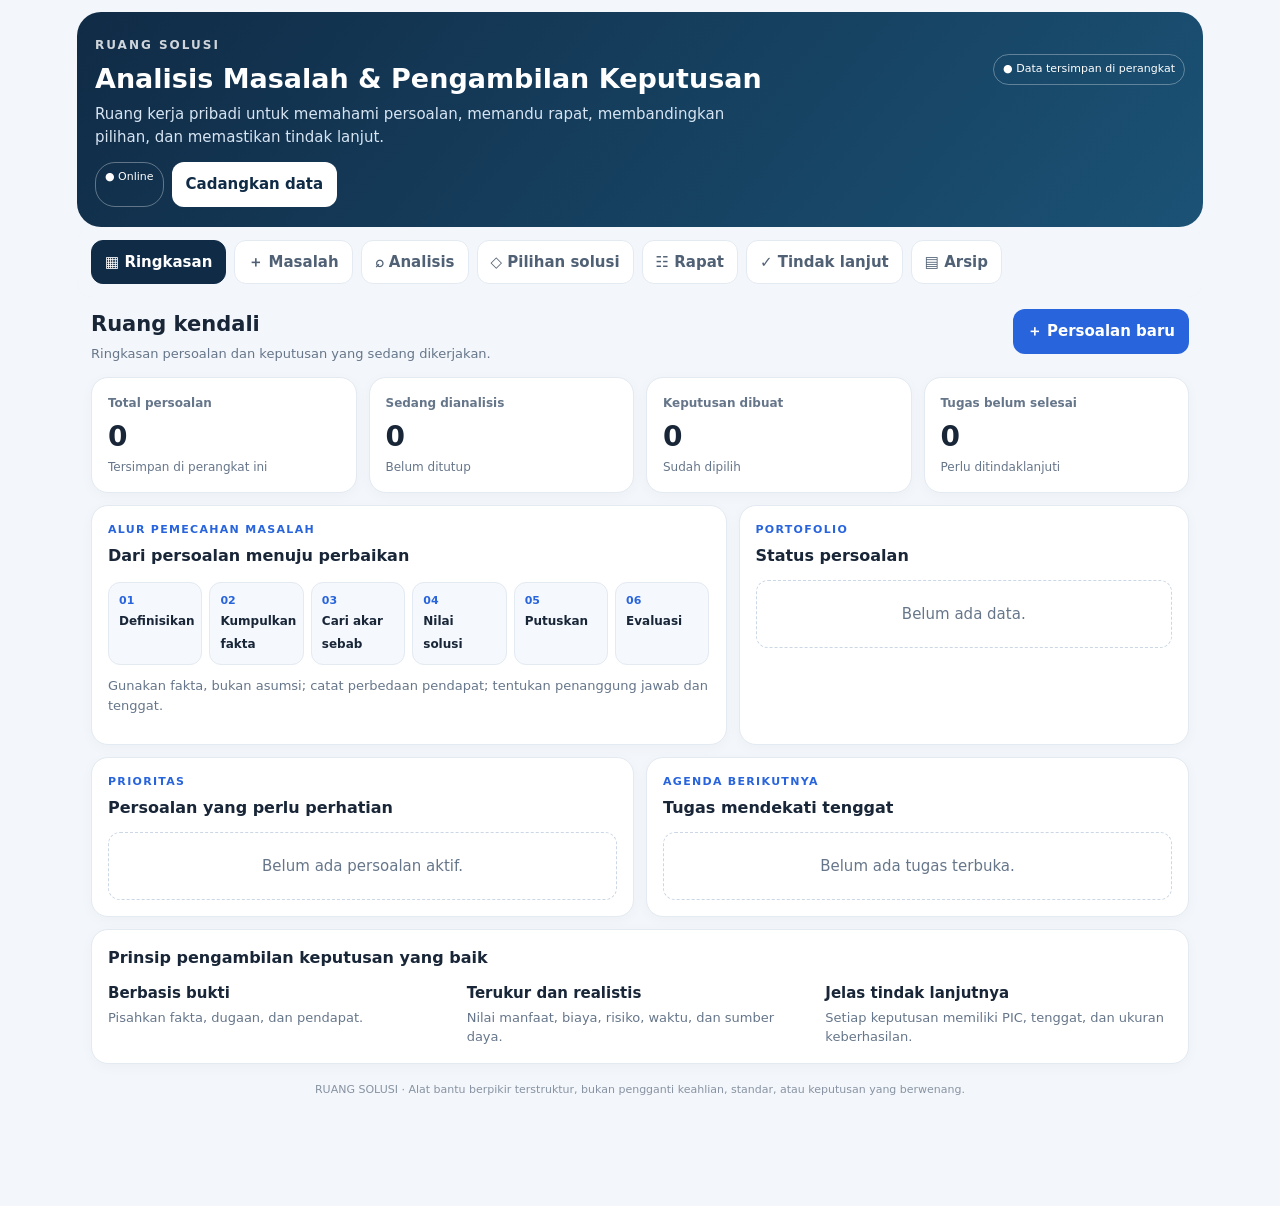
==== commit e909c43e: "Fix dashboard JavaScript syntax and archive navigation" ====
--- a/analisa-masalah/index.html
+++ b/analisa-masalah/index.html
@@ -1,63 +1,3 @@
-<!doctype html>
-<html lang="id">
-<head>
-<meta charset="utf-8"><meta name="viewport" content="width=device-width,initial-scale=1,viewport-fit=cover">
-<meta name="theme-color" content="#102b46"><meta name="description" content="Ruang Solusi — dashboard pribadi untuk analisis masalah, rapat, pilihan solusi, dan tindak lanjut.">
-<link rel="manifest" href="./manifest.webmanifest"><link rel="icon" href="./icon.svg" type="image/svg+xml"><meta name="apple-mobile-web-app-capable" content="yes"><meta name="apple-mobile-web-app-status-bar-style" content="black-translucent"><meta name="apple-mobile-web-app-title" content="Ruang Solusi"><meta name="mobile-web-app-capable" content="yes">
-<title>Ruang Solusi — Analisis Masalah</title>
-<style>
-:root{--navy:#102b46;--blue:#2864dc;--teal:#0c9388;--ink:#182638;--muted:#66768a;--line:#e3eaf1;--bg:#f3f6fa;--card:#fff;--gold:#e8a23a;--red:#d65353}*{box-sizing:border-box}body{margin:0;background:var(--bg);color:var(--ink);font:15px/1.5 system-ui,-apple-system,Segoe UI,Roboto,sans-serif}button,input,select,textarea{font:inherit}button{cursor:pointer;border:0;border-radius:12px;padding:11px 14px;font-weight:700;background:var(--blue);color:#fff}button.secondary{background:#edf2f8;color:var(--navy)}button.danger{background:#fff0f0;color:#a62c2c}.app{max-width:1150px;margin:auto;min-height:100vh}.top{background:linear-gradient(130deg,#102b46,#1b5275);color:white;padding:24px 18px 20px;border-radius:0 0 24px 24px}.topline{display:flex;align-items:center;justify-content:space-between;gap:10px}.brand{font-size:12px;letter-spacing:2px;opacity:.8;font-weight:800}.top h1{font-size:27px;line-height:1.15;margin:9px 0}.top p{margin:0;color:#d7e5f3;max-width:680px}.savepill{font-size:11px;padding:6px 9px;border:1px solid #ffffff50;border-radius:20px;white-space:nowrap}.nav{display:flex;gap:8px;padding:13px 14px;overflow:auto;position:sticky;top:0;background:#f3f6faee;backdrop-filter:blur(12px);z-index:5}.nav button{flex:0 0 auto;background:white;color:#516175;border:1px solid var(--line);padding:10px 13px}.nav button.active{background:var(--navy);color:white;border-color:var(--navy)}main{padding:0 14px 90px}.page{display:none}.page.active{display:block}.sectionhead{display:flex;align-items:flex-start;justify-content:space-between;gap:10px;margin:12px 0 14px}.sectionhead h2{font-size:21px;margin:0}.sub{color:var(--muted);font-size:13px;margin-top:3px}.grid{display:grid;grid-template-columns:repeat(12,minmax(0,1fr));gap:12px}.card{background:var(--card);border:1px solid var(--line);border-radius:17px;padding:16px;box-shadow:0 3px 14px #17345208;min-width:0}.span3{grid-column:span 3}.span4{grid-column:span 4}.span5{grid-column:span 5}.span6{grid-column:span 6}.span7{grid-column:span 7}.span8{grid-column:span 8}.span12{grid-column:span 12}.klabel{font-size:12px;color:var(--muted);font-weight:700}.knum{font-size:28px;font-weight:850;letter-spacing:-1px;margin-top:4px}.kfoot{font-size:12px;color:var(--muted)}.eyebrow{font-size:11px;color:var(--blue);letter-spacing:1.3px;font-weight:850;text-transform:uppercase}h3{margin:0 0 12px;font-size:16px}.field{display:flex;flex-direction:column;gap:5px;margin-bottom:12px}.field label{font-size:12px;font-weight:750;color:#526277}.field input,.field select,.field textarea,input,select,textarea{width:100%;border:1px solid #d9e2ec;border-radius:10px;background:#fff;padding:11px 12px;color:var(--ink);outline:none}.field input:focus,.field textarea:focus,.field select:focus{border-color:#6a95ef;box-shadow:0 0 0 3px #2864dc18}.field textarea{min-height:88px;resize:vertical}.rowfields{display:grid;grid-template-columns:repeat(2,minmax(0,1fr));gap:10px}.actions{display:flex;gap:8px;flex-wrap:wrap}.muted{color:var(--muted)}.tag{display:inline-flex;align-items:center;border-radius:20px;padding:4px 9px;font-size:11px;font-weight:800;background:#edf2f8;color:#526277}.tag.red{background:#fff0ef;color:#b53b35}.tag.amber{background:#fff5df;color:#9b6814}.tag.green{background:#e3f7f1;color:#087c68}.stepper{display:grid;grid-template-columns:repeat(6,minmax(75px,1fr));gap:7px;overflow:auto;padding:2px 0 8px}.step{background:#f5f8fc;border:1px solid var(--line);border-radius:12px;padding:10px;min-width:75px}.step b{display:block;color:var(--blue);font-size:11px}.step span{font-size:12px;font-weight:750}.barrow{display:grid;grid-template-columns:minmax(95px,1fr) 2fr 35px;gap:8px;align-items:center;margin:12px 0;font-size:12px}.barbg{height:9px;background:#edf1f6;border-radius:9px;overflow:hidden}.barfill{height:100%;background:linear-gradient(90deg,#2864dc,#0c9388);border-radius:9px}.empty{padding:22px;text-align:center;color:var(--muted);border:1px dashed #cbd7e4;border-radius:12px}.listitem{padding:12px 0;border-bottom:1px solid var(--line)}.listitem:last-child{border:0}.listitem strong{display:block}.listitem small{color:var(--muted)}.option{border:1px solid var(--line);border-radius:13px;padding:13px;margin:9px 0}.option.best{border-color:#0c9388;background:#f0fbf8}.optionhead{display:flex;justify-content:space-between;gap:8px;align-items:center}.score{font-size:22px;font-weight:850;color:var(--teal)}.matrix{width:100%;border-collapse:collapse;font-size:12px}.matrix th,.matrix td{border-bottom:1px solid var(--line);padding:9px 5px;text-align:left;vertical-align:top}.matrix input{padding:7px;min-width:54px}.footnote{font-size:11px;color:var(--muted);margin-top:12px}.checkrow{display:flex;gap:9px;align-items:flex-start;margin:9px 0}.checkrow input{width:auto;margin-top:5px}.toast{position:fixed;bottom:18px;left:50%;transform:translateX(-50%);background:#102b46;color:white;padding:11px 16px;border-radius:12px;box-shadow:0 8px 30px #0002;display:none;z-index:10}.bottomnote{text-align:center;color:#8793a2;font-size:11px;padding:18px}.smallbtn{padding:7px 10px;font-size:12px}.canvas{width:100%;height:auto;display:block}.timeline{border-left:2px solid #dbe5f0;margin-left:7px;padding-left:15px}.timeline .listitem{position:relative}.timeline .listitem:before{content:'';position:absolute;left:-21px;top:18px;width:9px;height:9px;background:var(--teal);border-radius:50%}
-@media(max-width:760px){.top{padding:20px 16px}.top h1{font-size:24px}.span3,.span4,.span5,.span6,.span7,.span8{grid-column:span 12}.knum{font-size:25px}.rowfields{grid-template-columns:1fr}.stepper{grid-template-columns:repeat(6,95px)}main{padding:0 10px 75px}.card{padding:14px}.sectionhead{align-items:flex-start}.barrow{grid-template-columns:90px 1fr 28px}.matrix{min-width:540px}.tablewrap{overflow:auto}.nav{padding-left:10px}}
-@media(min-width:761px){.top{margin-top:12px;border-radius:24px}.nav{border-radius:16px}.app{padding:0 12px}}
-@media print{body{background:white}.top{background:white;color:#102b46;padding:8px}.top p,.nav,.actions,.noprint{display:none!important}main{padding:0}.page{display:block!important;break-inside:avoid}.card{box-shadow:none;break-inside:avoid}.grid{gap:8px}.span3,.span4,.span5,.span6,.span7,.span8{grid-column:span 6}.app{max-width:none}.sectionhead{margin-top:18px}}
-</style>
-</head>
-<body><div class="app">
-<header class="top"><div class="topline"><div><div class="brand">RUANG SOLUSI</div><h1>Analisis Masalah & Pengambilan Keputusan</h1></div><span class="savepill">● Data tersimpan di perangkat</span></div><p>Ruang kerja pribadi untuk memahami persoalan, memandu rapat, membandingkan pilihan, dan memastikan tindak lanjut.</p><div class="actions noprint" style="margin-top:14px"><button id="installApp" hidden>＋ Pasang di HP</button><span id="connectionState" class="savepill" aria-live="polite">Memeriksa koneksi…</span><button class="secondary" id="backupQuick" style="background:#ffffff;color:#102b46">Cadangkan data</button></div><p id="installHelp" class="noprint" hidden style="font-size:12px;margin-top:8px"></p></header>
-<nav class="nav noprint" id="nav">
-<button class="active" data-page="ringkasan">▦ Ringkasan</button><button data-page="masalah">＋ Masalah</button><button data-page="analisis">⌕ Analisis</button><button data-page="solusi">◇ Pilihan solusi</button><button data-page="rapat">☷ Rapat</button><button data-page="tindaklanjut">✓ Tindak lanjut</button><button data-page="arsip">▤ Arsip</button>
-</nav>
-<main>
-<section class="page active" id="page-ringkasan">
-<div class="sectionhead"><div><h2>Ruang kendali</h2><div class="sub">Ringkasan persoalan dan keputusan yang sedang dikerjakan.</div></div><button onclick="newCase()">＋ Persoalan baru</button></div>
-<div class="grid">
-<div class="card span3"><div class="klabel">Total persoalan</div><div class="knum" id="kTotal">0</div><div class="kfoot">Tersimpan di perangkat ini</div></div>
-<div class="card span3"><div class="klabel">Sedang dianalisis</div><div class="knum" id="kActive">0</div><div class="kfoot">Belum ditutup</div></div>
-<div class="card span3"><div class="klabel">Keputusan dibuat</div><div class="knum" id="kDecision">0</div><div class="kfoot">Sudah dipilih</div></div>
-<div class="card span3"><div class="klabel">Tugas belum selesai</div><div class="knum" id="kTasks">0</div><div class="kfoot">Perlu ditindaklanjuti</div></div>
-<div class="card span7"><div class="eyebrow">Alur pemecahan masalah</div><h3 style="margin-top:5px">Dari persoalan menuju perbaikan</h3><div class="stepper"><div class="step"><b>01</b><span>Definisikan</span></div><div class="step"><b>02</b><span>Kumpulkan fakta</span></div><div class="step"><b>03</b><span>Cari akar sebab</span></div><div class="step"><b>04</b><span>Nilai solusi</span></div><div class="step"><b>05</b><span>Putuskan</span></div><div class="step"><b>06</b><span>Evaluasi</span></div></div><p class="sub">Gunakan fakta, bukan asumsi; catat perbedaan pendapat; tentukan penanggung jawab dan tenggat.</p></div>
-<div class="card span5"><div class="eyebrow">Portofolio</div><h3 style="margin-top:5px">Status persoalan</h3><div id="statusChart"><div class="empty">Belum ada data. Mulai dengan mencatat persoalan.</div></div></div>
-<div class="card span6"><div class="eyebrow">Prioritas</div><h3 style="margin-top:5px">Persoalan yang perlu perhatian</h3><div id="priorityList"><div class="empty">Belum ada persoalan.</div></div></div>
-<div class="card span6"><div class="eyebrow">Agenda berikutnya</div><h3 style="margin-top:5px">Tugas mendekati tenggat</h3><div id="dueList"><div class="empty">Belum ada tugas.</div></div></div>
-<div class="card span12"><h3>Prinsip pengambilan keputusan yang baik</h3><div class="grid"><div class="span4"><b>Berbasis bukti</b><div class="sub">Pisahkan fakta, dugaan, dan pendapat.</div></div><div class="span4"><b>Terukur dan realistis</b><div class="sub">Nilai manfaat, biaya, risiko, waktu, dan sumber daya.</div></div><div class="span4"><b>Jelas tindak lanjutnya</b><div class="sub">Setiap keputusan memiliki PIC, tenggat, dan ukuran keberhasilan.</div></div></div></div>
-</div></section>
-<section class="page" id="page-masalah"><div class="sectionhead"><div><h2>Identifikasi persoalan</h2><div class="sub">Mulai dari definisi yang jelas dan dampak yang dapat diamati.</div></div></div>
-<div class="grid"><div class="card span7"><h3>Formulir persoalan</h3><div class="field"><label>Judul persoalan *</label><input id="fTitle" placeholder="Contoh: Waktu tunggu pelayanan terlalu lama"></div><div class="rowfields"><div class="field"><label>Kategori</label><select id="fCategory"><option>Operasional</option><option>Pelayanan</option><option>Sumber daya manusia</option><option>Keuangan</option><option>Mutu dan keselamatan</option><option>Komunikasi</option><option>Teknologi</option><option>Strategi</option><option>Lainnya</option></select></div><div class="field"><label>Tingkat prioritas</label><select id="fPriority"><option value="3">Tinggi</option><option value="2" selected>Sedang</option><option value="1">Rendah</option></select></div></div><div class="field"><label>Situasi saat ini — apa yang terjadi?</label><textarea id="fSituation" placeholder="Tuliskan kondisi yang dapat diamati, kapan dan di mana terjadi."></textarea></div><div class="field"><label>Kondisi yang diharapkan</label><textarea id="fGoal" placeholder="Apa yang seharusnya terjadi?"></textarea></div><div class="field"><label>Dampak dan siapa yang terdampak</label><textarea id="fImpact" placeholder="Dampak terhadap mutu, waktu, biaya, orang, atau hasil kerja."></textarea></div><div class="field"><label>Bukti awal / data yang tersedia</label><textarea id="fEvidence" placeholder="Angka, contoh kejadian, dokumen, observasi, atau sumber data."></textarea></div><div class="rowfields"><div class="field"><label>Pemilik persoalan</label><input id="fOwner" placeholder="Nama / peran"></div><div class="field"><label>Status</label><select id="fStatus"><option>Baru</option><option>Analisis</option><option>Menunggu keputusan</option><option>Dalam tindakan</option><option>Selesai</option></select></div></div><div class="actions"><button onclick="saveCase()">Simpan persoalan</button><button class="secondary" onclick="clearForm()">Kosongkan</button></div><div class="footnote">Hindari memasukkan kata sandi, nomor identitas, atau data pribadi sensitif yang tidak diperlukan.</div></div>
-<div class="card span5"><h3>Checklist definisi yang baik</h3><div class="checkrow"><input type="checkbox"><div><b>Spesifik</b><div class="sub">Persoalan dirumuskan dengan jelas, bukan hanya gejala umum.</div></div></div><div class="checkrow"><input type="checkbox"><div><b>Dapat dibuktikan</b><div class="sub">Ada contoh, pengamatan, atau data yang bisa diverifikasi.</div></div></div><div class="checkrow"><input type="checkbox"><div><b>Ada kesenjangan</b><div class="sub">Perbedaan kondisi nyata dengan kondisi yang diharapkan terlihat.</div></div></div><div class="checkrow"><input type="checkbox"><div><b>Dampak dijelaskan</b><div class="sub">Diketahui siapa atau apa yang terpengaruh.</div></div></div><div class="checkrow"><input type="checkbox"><div><b>Ruang lingkup realistis</b><div class="sub">Batas masalah cukup jelas untuk dianalisis dan ditangani.</div></div></div><hr style="border:0;border-top:1px solid var(--line);margin:18px 0"><h3>Contoh rumusan</h3><p class="sub">“Dalam empat minggu terakhir, 30% berkas terlambat diproses lebih dari satu hari, padahal targetnya maksimal 10%. Keterlambatan menghambat pelaporan bulanan.”</p><button class="secondary" onclick="fillExample()">Gunakan contoh</button></div></div></section>
-<section class="page" id="page-analisis"><div class="sectionhead"><div><h2>Analisis akar masalah</h2><div class="sub">Pilih persoalan aktif, lalu gunakan 5 Why dan diagram sebab-akibat.</div></div><select id="analysisCase" onchange="renderAnalysis()" style="max-width:240px"></select></div>
-<div class="grid"><div class="card span6"><h3>Metode 5 Why</h3><p class="sub">Tanyakan “mengapa?” berulang kali sampai menemukan penyebab yang dapat diuji. Tidak harus tepat lima kali.</p><div id="whyFields"></div><div class="field"><label>Akar penyebab yang paling mungkin</label><textarea id="rootCause" placeholder="Simpulkan penyebab mendasar dan apa bukti yang mendukungnya."></textarea></div><div class="field"><label>Data tambahan yang masih dibutuhkan</label><textarea id="dataGap" placeholder="Apa yang perlu diperiksa sebelum kesimpulan diambil?"></textarea></div><button onclick="saveAnalysis()">Simpan analisis</button></div>
-<div class="card span6"><h3>Diagram sebab-akibat (fishbone)</h3><p class="sub">Catat faktor yang mungkin berkontribusi. Kelompok ini adalah panduan, bukan kesimpulan otomatis.</p><svg class="canvas" viewBox="0 0 520 245" role="img" aria-label="Diagram sebab akibat"><path d="M25 122 H470" stroke="#2864dc" stroke-width="3" fill="none"/><path d="M450 108 L480 122 L450 136" stroke="#2864dc" stroke-width="3" fill="none"/><path d="M110 122 L70 55 M210 122 L170 55 M310 122 L270 55 M110 122 L70 190 M210 122 L170 190 M310 122 L270 190" stroke="#0c9388" stroke-width="2" fill="none"/><g fill="#102b46" font-size="12" font-weight="700"><text x="22" y="35">Manusia</text><text x="125" y="35">Metode</text><text x="230" y="35">Sarana</text><text x="22" y="210">Data</text><text x="125" y="210">Lingkungan</text><text x="230" y="210">Manajemen</text><text x="370" y="105">MASALAH</text></g><g fill="#718198" font-size="10"><text x="22" y="48">Kompetensi, beban</text><text x="125" y="48">Alur, SOP</text><text x="230" y="48">Alat, fasilitas</text><text x="22" y="225">Akurasi, akses</text><text x="125" y="225">Ruang, kondisi</text><text x="230" y="225">Arahan, kontrol</text></g></svg>
-<div class="rowfields"><div class="field"><label>Manusia</label><textarea id="fishPeople" placeholder="Kompetensi, beban kerja..." style="min-height:65px"></textarea></div><div class="field"><label>Metode / proses</label><textarea id="fishMethod" placeholder="Alur, SOP, koordinasi..." style="min-height:65px"></textarea></div><div class="field"><label>Sarana / teknologi</label><textarea id="fishTools" placeholder="Alat, fasilitas..." style="min-height:65px"></textarea></div><div class="field"><label>Data / informasi</label><textarea id="fishData" placeholder="Kelengkapan, akurasi..." style="min-height:65px"></textarea></div><div class="field"><label>Lingkungan</label><textarea id="fishEnv" placeholder="Ruang, kondisi kerja..." style="min-height:65px"></textarea></div><div class="field"><label>Manajemen</label><textarea id="fishManage" placeholder="Kebijakan, pengawasan..." style="min-height:65px"></textarea></div></div><button onclick="saveAnalysis()">Simpan analisis</button></div>
-<div class="card span12"><h3>Catatan analisis & hipotesis</h3><div class="field"><label>Fakta yang sudah terverifikasi</label><textarea id="verified" placeholder="Apa yang sudah benar-benar diketahui?"></textarea></div><div class="field"><label>Asumsi / hipotesis yang perlu diuji</label><textarea id="hypothesis" placeholder="Apa dugaan yang belum terkonfirmasi?"></textarea></div><div class="field"><label>Kesimpulan sementara</label><textarea id="analysisSummary" placeholder="Apa arti temuan sejauh ini? Apa yang masih belum pasti?"></textarea></div><button onclick="saveAnalysis()">Simpan seluruh analisis</button></div></div></section>
-<section class="page" id="page-solusi"><div class="sectionhead"><div><h2>Bandingkan pilihan solusi</h2><div class="sub">Nilai alternatif dengan kriteria berbobot agar diskusi lebih transparan.</div></div><select id="solutionCase" onchange="renderSolutions()" style="max-width:240px"></select></div>
-<div class="grid"><div class="card span5"><h3>Tambah alternatif</h3><div class="field"><label>Nama alternatif</label><input id="optName" placeholder="Contoh: Atur ulang alur pelayanan"></div><div class="field"><label>Uraian / cara kerja</label><textarea id="optDesc" placeholder="Apa yang akan dilakukan dan bagaimana?"></textarea></div><div class="field"><label>Perkiraan biaya / sumber daya</label><input id="optCost" placeholder="Mis. rendah, sedang, tinggi"></div><div class="field"><label>Risiko utama dan mitigasi</label><textarea id="optRisk" placeholder="Risiko yang mungkin timbul dan cara menguranginya."></textarea></div><button onclick="addOption()">Tambah alternatif</button><hr style="border:0;border-top:1px solid var(--line);margin:18px 0"><h3>Bobot kriteria</h3><p class="sub">Bobot 1–5. Sesuaikan menurut konteks; nilai tiap alternatif 1–5 (5 paling baik).</p><div id="weightFields"></div><button class="secondary" onclick="saveWeights()">Simpan bobot</button></div>
-<div class="card span7"><h3>Matriks keputusan</h3><div class="sub" style="margin-bottom:12px">Skor tertimbang = Σ (nilai kriteria × bobot). Hasil membantu diskusi, bukan menggantikan pertimbangan profesional.</div><div id="optionList"><div class="empty">Pilih persoalan lalu tambahkan alternatif solusi.</div></div><div class="footnote">Pastikan alternatif memenuhi standar hukum, keselamatan, etika, dan kebijakan yang berlaku sebelum membandingkan skor.</div></div>
-<div class="card span12"><h3>Rekomendasi dan keputusan</h3><div class="field"><label>Alternatif yang dipilih</label><select id="chosenOption"></select></div><div class="field"><label>Alasan pemilihan / pertimbangan</label><textarea id="decisionReason" placeholder="Jelaskan alasan, bukti, kompromi, dan pendapat berbeda jika ada."></textarea></div><div class="field"><label>Syarat keberhasilan dan risiko yang harus dipantau</label><textarea id="decisionGuard" placeholder="Apa syarat pelaksanaan yang aman dan efektif?"></textarea></div><button onclick="saveDecision()">Simpan keputusan</button></div></div></section>
-<section class="page" id="page-rapat"><div class="sectionhead"><div><h2>Mode rapat & notulen</h2><div class="sub">Agenda terstruktur untuk memandu diskusi, keputusan, dan komitmen.</div></div><select id="meetingCase" onchange="renderMeeting()" style="max-width:240px"></select></div>
-<div class="grid"><div class="card span6"><h3>Persiapan rapat</h3><div class="field"><label>Nama / topik rapat</label><input id="mTitle" placeholder="Rapat pembahasan persoalan"></div><div class="rowfields"><div class="field"><label>Tanggal</label><input type="date" id="mDate"></div><div class="field"><label>Fasilitator / pencatat</label><input id="mFacilitator" placeholder="Nama atau peran"></div></div><div class="field"><label>Peserta / pihak terkait</label><textarea id="mParticipants" placeholder="Daftar peserta atau fungsi yang perlu dilibatkan."></textarea></div><div class="field"><label>Tujuan rapat</label><textarea id="mObjective" placeholder="Keputusan atau keluaran konkret yang harus dicapai."></textarea></div><h3>Agenda yang disarankan</h3><div class="checkrow"><input type="checkbox"><div>Sepakati definisi masalah dan tujuan rapat</div></div><div class="checkrow"><input type="checkbox"><div>Tinjau fakta dan dampak</div></div><div class="checkrow"><input type="checkbox"><div>Bahas akar penyebab dan hal yang belum diketahui</div></div><div class="checkrow"><input type="checkbox"><div>Bandingkan alternatif dan risikonya</div></div><div class="checkrow"><input type="checkbox"><div>Tetapkan keputusan, PIC, tenggat, dan indikator</div></div><button onclick="saveMeeting()">Simpan persiapan rapat</button></div>
-<div class="card span6"><h3>Notulen ringkas</h3><div class="field"><label>Pokok pembahasan</label><textarea id="mDiscussion" placeholder="Ringkasan poin penting, data, dan pendapat."></textarea></div><div class="field"><label>Kesepakatan / keputusan</label><textarea id="mDecisions" placeholder="Apa yang disepakati? Apa yang belum disepakati?"></textarea></div><div class="field"><label>Pendapat berbeda / hal terbuka</label><textarea id="mOpen" placeholder="Catat secara netral hal yang belum terselesaikan."></textarea></div><div class="field"><label>Risiko dan kebutuhan eskalasi</label><textarea id="mRisk" placeholder="Apa yang membutuhkan persetujuan atau dukungan lebih lanjut?"></textarea></div><button onclick="saveMeeting()">Simpan notulen</button><button class="secondary" onclick="window.print()">Cetak notulen</button></div>
-<div class="card span12"><h3>Alur fasilitasi rapat</h3><div class="stepper"><div class="step"><b>5 menit</b><span>Tujuan</span></div><div class="step"><b>10 menit</b><span>Fakta</span></div><div class="step"><b>15 menit</b><span>Akar masalah</span></div><div class="step"><b>15 menit</b><span>Alternatif</span></div><div class="step"><b>10 menit</b><span>Keputusan</span></div><div class="step"><b>5 menit</b><span>Komitmen</span></div></div><p class="sub">Durasi hanyalah contoh. Sesuaikan dengan kompleksitas masalah dan jumlah peserta.</p></div></div></section>
-<section class="page" id="page-tindaklanjut"><div class="sectionhead"><div><h2>Rencana tindakan</h2><div class="sub">Ubah keputusan menjadi tugas yang terukur dan dapat dipantau.</div></div><select id="taskCase" onchange="renderTasks()" style="max-width:240px"></select></div>
-<div class="grid"><div class="card span5"><h3>Tambah tindakan</h3><div class="field"><label>Tindakan / keluaran yang diharapkan</label><textarea id="tTitle" placeholder="Mulai dengan kata kerja dan hasil yang jelas."></textarea></div><div class="rowfields"><div class="field"><label>Penanggung jawab</label><input id="tOwner" placeholder="Nama / peran"></div><div class="field"><label>Tenggat</label><input type="date" id="tDue"></div></div><div class="field"><label>Indikator keberhasilan</label><input id="tMetric" placeholder="Mis. waktu tunggu ≤ 30 menit"></div><div class="field"><label>Status</label><select id="tStatus"><option>Belum mulai</option><option>Berjalan</option><option>Tertunda</option><option>Selesai</option></select></div><div class="field"><label>Catatan / kendala</label><textarea id="tNotes" placeholder="Dukungan yang diperlukan atau hambatan."></textarea></div><button onclick="addTask()">Tambah tindakan</button></div>
-<div class="card span7"><h3>Daftar pemantauan</h3><div id="taskList"><div class="empty">Belum ada tindakan.</div></div></div>
-<div class="card span12"><h3>Evaluasi hasil</h3><div class="field"><label>Hasil setelah tindakan</label><textarea id="evalResult" placeholder="Bandingkan kondisi sebelum dan sesudah menggunakan data."></textarea></div><div class="field"><label>Apakah persoalan terselesaikan?</label><select id="evalStatus"><option>Belum dievaluasi</option><option>Terselesaikan</option><option>Sebagian terselesaikan</option><option>Belum terselesaikan</option></select></div><div class="field"><label>Pelajaran dan pencegahan berulang</label><textarea id="evalLessons" placeholder="Apa yang perlu distandardisasi, diperbaiki, atau dipantau?"></textarea></div><button onclick="saveEvaluation()">Simpan evaluasi</button></div></div></section>
-<section class="page" id="page-arsip"><div class="sectionhead"><div><h2>Arsip & pengaturan data</h2><div class="sub">Cari, buka kembali, cetak, atau buat cadangan data lokal Anda.</div></div></div>
-<div class="grid"><div class="card span12"><div class="rowfields"><div class="field"><label>Cari persoalan</label><input id="archiveSearch" placeholder="Cari judul atau kategori..." oninput="renderArchive()"></div><div class="field"><label>Filter status</label><select id="archiveFilter" onchange="renderArchive()"><option value="">Semua status</option><option>Baru</option><option>Analisis</option><option>Menunggu keputusan</option><option>Dalam tindakan</option><option>Selesai</option></select></div></div><div id="archiveList"></div></div>
-<div class="card span6"><h3>Cadangan dan pemulihan</h3><p class="sub">Ekspor file JSON untuk mencadangkan seluruh data. Simpan file di tempat aman. Impor akan mengganti data lokal yang ada.</p><div class="actions"><button onclick="exportJSON()">Unduh cadangan JSON</button><button class="secondary" onclick="document.getElementById('importFile').click()">Pulihkan dari JSON</button><input id="importFile" type="file" accept=".json,application/json" hidden onchange="importJSON(event)"></div><p class="footnote">Data disimpan di penyimpanan browser pada perangkat ini. Hapus data browser atau berganti perangkat dapat membuat data tidak tersedia. Cadangkan secara berkala.</p></div>
-<div class="card span6"><h3>Ekspor laporan</h3><p class="sub">Unduh daftar persoalan dan tindakan dalam CSV atau cetak laporan yang sedang dibuka.</p><div class="actions"><button onclick="exportCSV()">Unduh CSV</button><button class="secondary" onclick="window.print()">Cetak / PDF</button></div><p class="footnote">PDF dibuat melalui menu Cetak browser: pilih “Simpan sebagai PDF”.</p></div>
-<div class="card span12"><h3>Privasi dan penggunaan</h3><p class="sub">Versi ini menyimpan data secara lokal pada browser perangkat, tanpa akun atau sinkronisasi cloud. Data tidak otomatis terkirim kepada orang lain. Gunakan kunci layar perangkat dan jangan memasukkan informasi rahasia yang tidak diperlukan. Untuk penggunaan rapat bersama, bagikan laporan yang telah ditinjau secara manual.</p><button class="danger" onclick="clearAll()">Hapus semua data lokal</button><div class="footnote">Tindakan ini permanen pada browser ini. Unduh cadangan sebelum menghapus.</div></div></div></section>
-<div class="bottomnote">RUANG SOLUSI · Alat bantu berpikir terstruktur, bukan pengganti keahlian, standar, atau keputusan yang berwenang.</div>
-</main></div><div class="toast" id="toast"></div>
 <!doctype html>
 <html lang="id">
 <head>
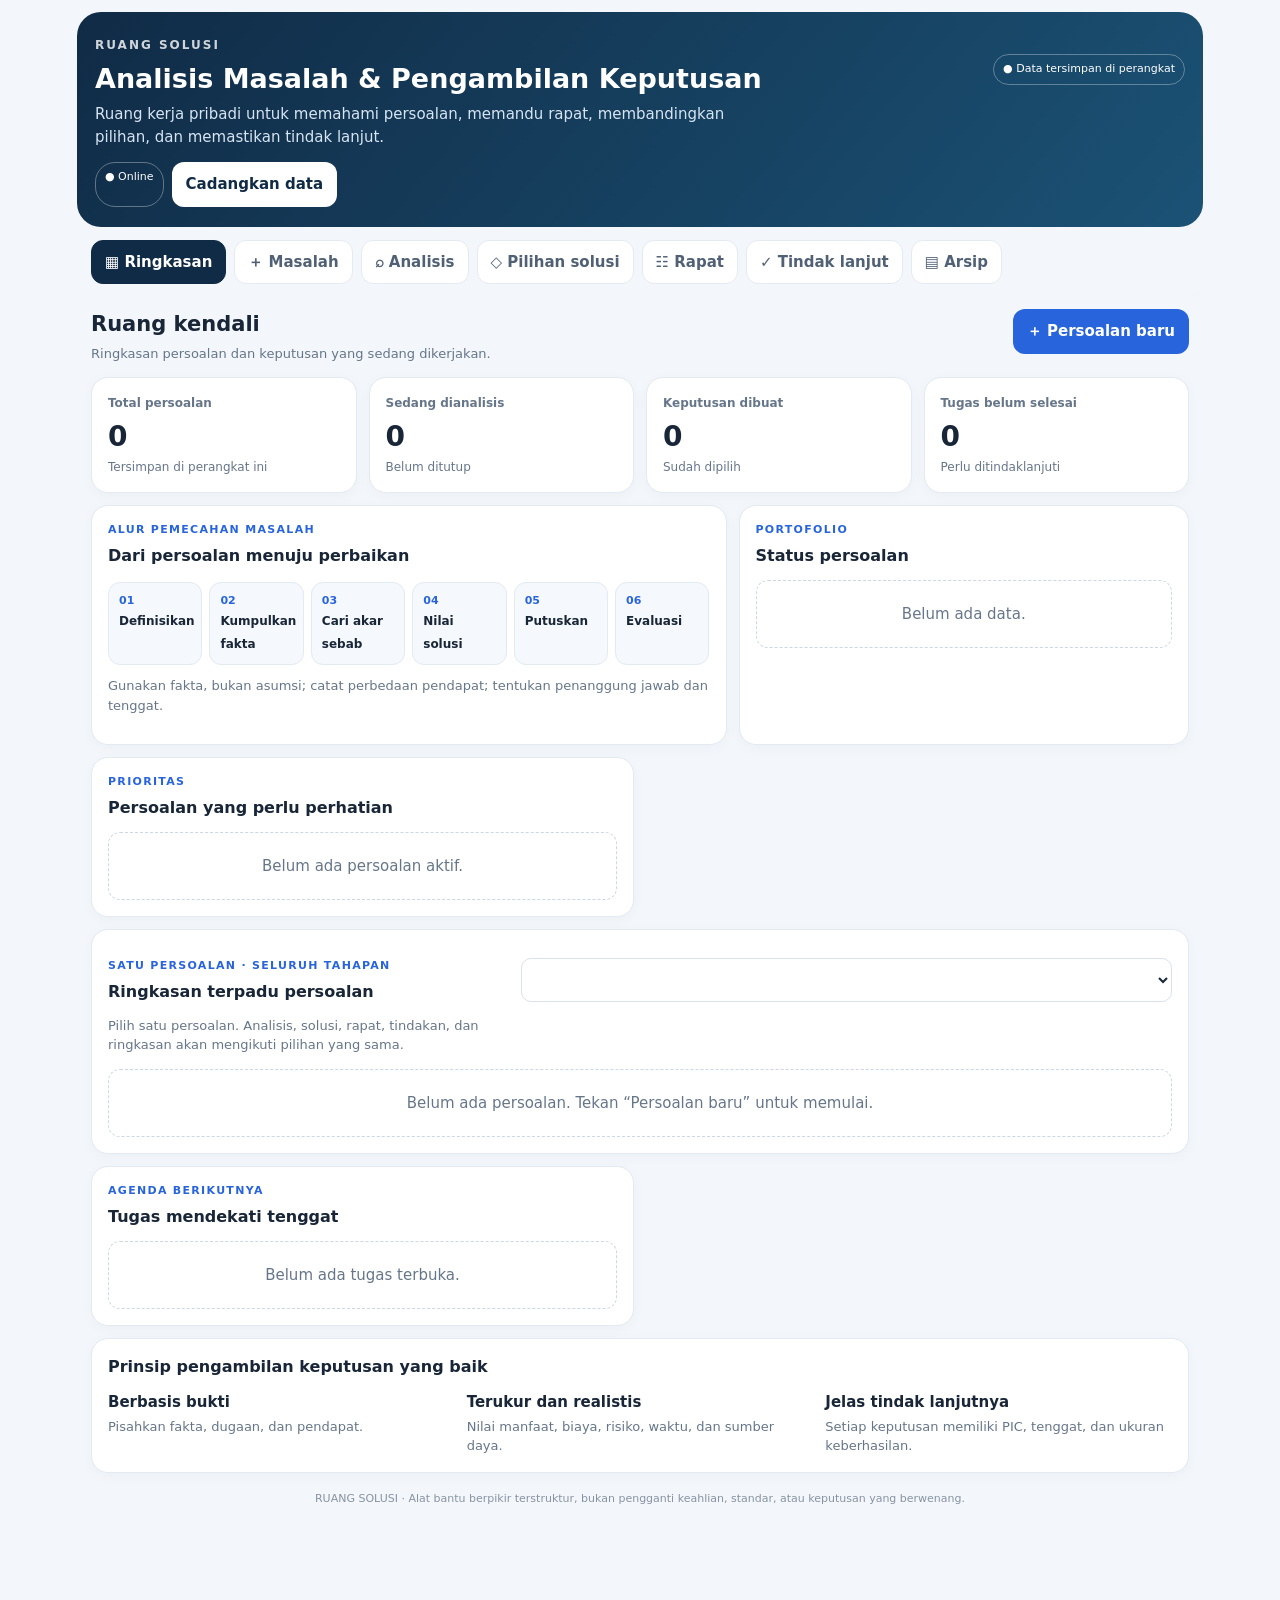
==== commit 8dd0f8b9: "Connect problem analysis decisions meeting tasks and dashboard summary" ====
--- a/analisa-masalah/index.html
+++ b/analisa-masalah/index.html
@@ -28,6 +28,7 @@
 <div class="card span7"><div class="eyebrow">Alur pemecahan masalah</div><h3 style="margin-top:5px">Dari persoalan menuju perbaikan</h3><div class="stepper"><div class="step"><b>01</b><span>Definisikan</span></div><div class="step"><b>02</b><span>Kumpulkan fakta</span></div><div class="step"><b>03</b><span>Cari akar sebab</span></div><div class="step"><b>04</b><span>Nilai solusi</span></div><div class="step"><b>05</b><span>Putuskan</span></div><div class="step"><b>06</b><span>Evaluasi</span></div></div><p class="sub">Gunakan fakta, bukan asumsi; catat perbedaan pendapat; tentukan penanggung jawab dan tenggat.</p></div>
 <div class="card span5"><div class="eyebrow">Portofolio</div><h3 style="margin-top:5px">Status persoalan</h3><div id="statusChart"><div class="empty">Belum ada data. Mulai dengan mencatat persoalan.</div></div></div>
 <div class="card span6"><div class="eyebrow">Prioritas</div><h3 style="margin-top:5px">Persoalan yang perlu perhatian</h3><div id="priorityList"><div class="empty">Belum ada persoalan.</div></div></div>
+<div class="card span12" id="activeCasePanel"><div class="sectionhead"><div><div class="eyebrow">Satu persoalan · seluruh tahapan</div><h3 style="margin-top:5px">Ringkasan terpadu persoalan</h3><div class="sub">Pilih satu persoalan. Analisis, solusi, rapat, tindakan, dan ringkasan akan mengikuti pilihan yang sama.</div></div><select id="summaryCase" onchange="selectCase(this.value,'ringkasan')" style="max-width:100%;min-width:210px"></select></div><div id="caseSummaryBody"><div class="empty">Buat atau pilih persoalan untuk melihat perjalanan penyelesaiannya.</div></div></div>
 <div class="card span6"><div class="eyebrow">Agenda berikutnya</div><h3 style="margin-top:5px">Tugas mendekati tenggat</h3><div id="dueList"><div class="empty">Belum ada tugas.</div></div></div>
 <div class="card span12"><h3>Prinsip pengambilan keputusan yang baik</h3><div class="grid"><div class="span4"><b>Berbasis bukti</b><div class="sub">Pisahkan fakta, dugaan, dan pendapat.</div></div><div class="span4"><b>Terukur dan realistis</b><div class="sub">Nilai manfaat, biaya, risiko, waktu, dan sumber daya.</div></div><div class="span4"><b>Jelas tindak lanjutnya</b><div class="sub">Setiap keputusan memiliki PIC, tenggat, dan ukuran keberhasilan.</div></div></div></div>
 </div></section>
@@ -61,24 +62,49 @@
 <script>
 const KEY='ruang-solusi-v1';
 const criteria=[{key:'impact',label:'Dampak / manfaat',weight:5},{key:'feasible',label:'Kelayakan',weight:4},{key:'cost',label:'Efisiensi biaya',weight:3},{key:'time',label:'Kecepatan hasil',weight:3},{key:'risk',label:'Risiko rendah',weight:5},{key:'sustain',label:'Keberlanjutan',weight:4}];
-let db=loadDB(), editingId=null;
+let db=loadDB(), editingId=null, activeCaseId=localStorage.getItem(KEY+'-active')||null;
 function loadDB(){try{return JSON.parse(localStorage.getItem(KEY))||{cases:[]}}catch(e){return{cases:[]}}}
 function persist(){try{localStorage.setItem(KEY,JSON.stringify(db));document.querySelector('.savepill').textContent='● Tersimpan di perangkat';renderAll()}catch(e){toast('Penyimpanan browser penuh. Ekspor cadangan lalu kurangi data.');}}
 function uid(){return Date.now().toString(36)+Math.random().toString(36).slice(2,7)}
 function current(id){return db.cases.find(c=>c.id===id)}
-function selected(id){return current(document.getElementById(id)?.value)||db.cases[0]}
+function selected(id){return current(activeCaseId)||current(document.getElementById(id)?.value)||db.cases[0]}
+function selectCase(id,page){if(!current(id))return;activeCaseId=id;try{localStorage.setItem(KEY+'-active',id)}catch(e){}['summaryCase','analysisCase','solutionCase','meetingCase','taskCase'].forEach(k=>{let el=document.getElementById(k);if(el&&[...el.options].some(o=>o.value===id))el.value=id});renderAll();if(page)navTo(page)}
 function toast(s){let t=document.getElementById('toast');t.textContent=s;t.style.display='block';setTimeout(()=>t.style.display='none',2400)}
 function esc(s){return String(s??'').replace(/[&<>"']/g,c=>({'&':'&amp;','<':'&lt;','>':'&gt;','"':'&quot;',"'":'&#39;'}[c]))}
 function navTo(p){document.querySelectorAll('.page').forEach(x=>x.classList.toggle('active',x.id==='page-'+p));document.querySelectorAll('#nav button').forEach(x=>x.classList.toggle('active',x.dataset.page===p));window.scrollTo({top:0,behavior:'smooth'});if(p==='analisis')renderAnalysis();if(p==='solusi')renderSolutions();if(p==='rapat')renderMeeting();if(p==='tindaklanjut')renderTasks();if(p==='arsip')renderArchive()}
 document.getElementById('nav').addEventListener('click',e=>{let b=e.target.closest('button[data-page]');if(b)navTo(b.dataset.page)});
+['analysisCase','solutionCase','meetingCase','taskCase'].forEach(id=>{const el=document.getElementById(id);el.onchange=()=>selectCase(el.value,({analysisCase:'analisis',solutionCase:'solusi',meetingCase:'rapat',taskCase:'tindaklanjut'})[id]);});
 function newCase(){editingId=null;clearForm();navTo('masalah');document.getElementById('fTitle').focus()}
 function clearForm(){['fTitle','fSituation','fGoal','fImpact','fEvidence','fOwner'].forEach(id=>document.getElementById(id).value='');document.getElementById('fCategory').value='Operasional';document.getElementById('fPriority').value='2';document.getElementById('fStatus').value='Baru';editingId=null}
-function saveCase(){let title=document.getElementById('fTitle').value.trim();if(!title){toast('Isi judul persoalan terlebih dahulu.');return}let c=editingId?current(editingId):null;if(!c){c={id:uid(),created:new Date().toISOString(),analysis:{why:['','','','',''],fish:{},verified:'',hypothesis:'',summary:'',root:'',gap:''},options:[],tasks:[],meeting:{},decision:{},evaluation:{},weights:{}};db.cases.unshift(c)}Object.assign(c,{title,category:document.getElementById('fCategory').value,priority:+document.getElementById('fPriority').value,status:document.getElementById('fStatus').value,situation:val('fSituation'),goal:val('fGoal'),impact:val('fImpact'),evidence:val('fEvidence'),owner:val('fOwner'),updated:new Date().toISOString()});editingId=c.id;persist();toast('Persoalan tersimpan.');navTo('ringkasan')}
+function saveCase(){let title=document.getElementById('fTitle').value.trim();if(!title){toast('Isi judul persoalan terlebih dahulu.');return}let c=editingId?current(editingId):null;if(!c){c={id:uid(),created:new Date().toISOString(),analysis:{why:['','','','',''],fish:{},verified:'',hypothesis:'',summary:'',root:'',gap:''},options:[],tasks:[],meeting:{},decision:{},evaluation:{},weights:{}};db.cases.unshift(c)}Object.assign(c,{title,category:document.getElementById('fCategory').value,priority:+document.getElementById('fPriority').value,status:document.getElementById('fStatus').value,situation:val('fSituation'),goal:val('fGoal'),impact:val('fImpact'),evidence:val('fEvidence'),owner:val('fOwner'),updated:new Date().toISOString()});editingId=c.id;activeCaseId=c.id;try{localStorage.setItem(KEY+'-active',c.id)}catch(e){}persist();toast('Persoalan tersimpan dan terhubung ke seluruh tahapan.');navTo('ringkasan')}
 function val(id){return document.getElementById(id).value}
 function fillExample(){document.getElementById('fTitle').value='Keterlambatan pemrosesan berkas';document.getElementById('fCategory').value='Operasional';document.getElementById('fPriority').value='3';document.getElementById('fSituation').value='Dalam empat minggu terakhir, 30% berkas terlambat diproses lebih dari satu hari.';document.getElementById('fGoal').value='Maksimal 10% berkas terlambat lebih dari satu hari.';document.getElementById('fImpact').value='Pelaporan dan pelayanan lanjutan ikut tertunda.';document.getElementById('fEvidence').value='Contoh data ilustratif; ganti dengan data yang benar-benar terverifikasi.';toast('Contoh terisi. Periksa dan sesuaikan sebelum menyimpan.')}
-function populateSelect(id){let el=document.getElementById(id),old=el.value;el.innerHTML=db.cases.map(c=>'<option value="'+c.id+'">'+esc(c.title)+'</option>').join('');if(db.cases.some(c=>c.id===old))el.value=old}
-function renderAll(){document.getElementById('kTotal').textContent=db.cases.length;document.getElementById('kActive').textContent=db.cases.filter(c=>c.status!=='Selesai').length;document.getElementById('kDecision').textContent=db.cases.filter(c=>c.decision?.chosen).length;document.getElementById('kTasks').textContent=db.cases.reduce((n,c)=>n+(c.tasks||[]).filter(t=>t.status!=='Selesai').length,0);let statuses=['Baru','Analisis','Menunggu keputusan','Dalam tindakan','Selesai'];document.getElementById('statusChart').innerHTML=db.cases.length?statuses.map(s=>{let n=db.cases.filter(c=>c.status===s).length;return '<div class="barrow"><span>'+esc(s)+'</span><div class="barbg"><div class="barfill" style="width:'+(n/db.cases.length*100)+'%"></div></div><b>'+n+'</b></div>'}).join(''):'<div class="empty">Belum ada data.</div>';let p=db.cases.filter(c=>c.status!=='Selesai').sort((a,b)=>b.priority-a.priority).slice(0,5);document.getElementById('priorityList').innerHTML=p.length?p.map(c=>'<div class="listitem"><strong>'+esc(c.title)+'</strong><small>'+esc(c.category)+' · '+({3:'Tinggi',2:'Sedang',1:'Rendah'}[c.priority]||'Sedang')+' · '+esc(c.status)+'</small><div style="margin-top:7px"><button class="secondary smallbtn" onclick="editCase(\''+c.id+'\')">Buka</button></div></div>').join(''):'<div class="empty">Belum ada persoalan aktif.</div>';let tasks=db.cases.flatMap(c=>(c.tasks||[]).filter(t=>t.status!=='Selesai').map(t=>({...t,caseTitle:c.title,caseId:c.id}))).sort((a,b)=>(a.due||'9999').localeCompare(b.due||'9999')).slice(0,5);document.getElementById('dueList').innerHTML=tasks.length?tasks.map(t=>'<div class="listitem"><strong>'+esc(t.title)+'</strong><small>'+esc(t.caseTitle)+' · '+esc(t.owner||'PIC belum ditentukan')+' · '+esc(t.due||'Tanpa tenggat')+'</small></div>').join(''):'<div class="empty">Belum ada tugas terbuka.</div>';['analysisCase','solutionCase','meetingCase','taskCase'].forEach(populateSelect);renderAnalysis();renderSolutions();renderMeeting();renderTasks();renderArchive()}
+function populateSelect(id){let el=document.getElementById(id),old=el.value;el.innerHTML=db.cases.map(c=>'<option value="'+c.id+'">'+esc(c.title)+'</option>').join('');if(db.cases.some(c=>c.id===activeCaseId))el.value=activeCaseId;else if(db.cases.some(c=>c.id===old))el.value=old;else if(db.cases[0])el.value=db.cases[0].id}
+function renderAll(){document.getElementById('kTotal').textContent=db.cases.length;document.getElementById('kActive').textContent=db.cases.filter(c=>c.status!=='Selesai').length;document.getElementById('kDecision').textContent=db.cases.filter(c=>c.decision?.chosen).length;document.getElementById('kTasks').textContent=db.cases.reduce((n,c)=>n+(c.tasks||[]).filter(t=>t.status!=='Selesai').length,0);let statuses=['Baru','Analisis','Menunggu keputusan','Dalam tindakan','Selesai'];document.getElementById('statusChart').innerHTML=db.cases.length?statuses.map(s=>{let n=db.cases.filter(c=>c.status===s).length;return '<div class="barrow"><span>'+esc(s)+'</span><div class="barbg"><div class="barfill" style="width:'+(n/db.cases.length*100)+'%"></div></div><b>'+n+'</b></div>'}).join(''):'<div class="empty">Belum ada data.</div>';let p=db.cases.filter(c=>c.status!=='Selesai').sort((a,b)=>b.priority-a.priority).slice(0,5);document.getElementById('priorityList').innerHTML=p.length?p.map(c=>'<div class="listitem"><strong>'+esc(c.title)+'</strong><small>'+esc(c.category)+' · '+({3:'Tinggi',2:'Sedang',1:'Rendah'}[c.priority]||'Sedang')+' · '+esc(c.status)+'</small><div style="margin-top:7px"><button class="secondary smallbtn" onclick="editCase(\''+c.id+'\')">Buka</button></div></div>').join(''):'<div class="empty">Belum ada persoalan aktif.</div>';let tasks=db.cases.flatMap(c=>(c.tasks||[]).filter(t=>t.status!=='Selesai').map(t=>({...t,caseTitle:c.title,caseId:c.id}))).sort((a,b)=>(a.due||'9999').localeCompare(b.due||'9999')).slice(0,5);document.getElementById('dueList').innerHTML=tasks.length?tasks.map(t=>'<div class="listitem"><strong>'+esc(t.title)+'</strong><small>'+esc(t.caseTitle)+' · '+esc(t.owner||'PIC belum ditentukan')+' · '+esc(t.due||'Tanpa tenggat')+'</small></div>').join(''):'<div class="empty">Belum ada tugas terbuka.</div>';['summaryCase','analysisCase','solutionCase','meetingCase','taskCase'].forEach(populateSelect);if(!current(activeCaseId)&&db.cases[0]){activeCaseId=db.cases[0].id;try{localStorage.setItem(KEY+'-active',activeCaseId)}catch(e){}}renderCaseSummary();renderAnalysis();renderSolutions();renderMeeting();renderTasks();renderArchive()}
 function editCase(id){let c=current(id);if(!c)return;editingId=id;[['fTitle','title'],['fSituation','situation'],['fGoal','goal'],['fImpact','impact'],['fEvidence','evidence'],['fOwner','owner']].forEach(([a,b])=>document.getElementById(a).value=c[b]||'');document.getElementById('fCategory').value=c.category;document.getElementById('fPriority').value=c.priority;document.getElementById('fStatus').value=c.status;navTo('masalah')}
+function renderCaseSummary(){
+ const host=document.getElementById('caseSummaryBody');if(!host)return;
+ const c=current(activeCaseId)||db.cases[0];if(!c){host.innerHTML='<div class="empty">Belum ada persoalan. Tekan “Persoalan baru” untuk memulai.</div>';return}
+ const a=c.analysis||{},opts=c.options||[],tasks=c.tasks||[],chosen=opts.find(o=>o.id===c.decision?.chosen),done=tasks.filter(t=>t.status==='Selesai').length;
+ const stages=[
+ {name:'Definisi masalah',ok:!!(c.title&&c.situation&&c.impact),detail:c.situation?'Kondisi dan dampak sudah dicatat':'Lengkapi situasi dan dampak',page:'masalah'},
+ {name:'Analisis akar sebab',ok:!!(a.root||a.summary||a.verified),detail:a.root||a.summary||'Analisis belum disimpulkan',page:'analisis'},
+ {name:'Alternatif solusi',ok:opts.length>0,detail:opts.length+' alternatif tercatat',page:'solusi'},
+ {name:'Keputusan',ok:!!chosen,detail:chosen?'Pilihan: '+chosen.name:'Keputusan belum dipilih',page:'solusi'},
+ {name:'Rapat / notulen',ok:!!(c.meeting&&(c.meeting.discussion||c.meeting.decisions||c.meeting.objective)),detail:c.meeting?.decisions||'Notulen atau kesepakatan belum dicatat',page:'rapat'},
+ {name:'Tindakan',ok:tasks.length>0&&done===tasks.length,detail:tasks.length?done+' dari '+tasks.length+' tindakan selesai':'Belum ada tindakan',page:'tindaklanjut'},
+ {name:'Evaluasi',ok:['Terselesaikan','Sebagian terselesaikan','Belum terselesaikan'].includes(c.evaluation?.status),detail:c.evaluation?.status||'Belum dievaluasi',page:'tindaklanjut'}
+ ];
+ const completed=stages.filter(x=>x.ok).length, pct=Math.round(completed/stages.length*100);
+ const next=stages.find(x=>!x.ok)||null;
+ host.innerHTML=`<div class="grid">
+ <div class="span12"><div class="optionhead"><div><span class="tag ${c.status==='Selesai'?'green':c.priority===3?'red':'amber'}">${esc(c.status||'Baru')}</span> <span class="tag">Prioritas ${({3:'tinggi',2:'sedang',1:'rendah'})[c.priority]||'sedang'}</span></div><button class="secondary smallbtn" onclick="editCase('${c.id}')">Edit persoalan</button></div><h3 style="margin:10px 0 4px">${esc(c.title)}</h3><div class="sub">${esc(c.category||'Tanpa kategori')} · Pemilik: ${esc(c.owner||'Belum ditentukan')}</div><p>${esc(c.situation||'Situasi masalah belum dicatat.')}</p><div class="klabel">Kemajuan tahapan terisi</div><div class="barbg" style="height:12px;margin:7px 0"><div class="barfill" style="width:${pct}%;height:12px"></div></div><div class="sub">${completed} dari ${stages.length} tahapan memiliki catatan (indikator kelengkapan, bukan jaminan masalah selesai).</div></div>
+ <div class="span6"><div class="klabel">Dampak yang dicatat</div><p>${esc(c.impact||'Belum dicatat')}</p><div class="klabel">Akar penyebab / kesimpulan analisis</div><p>${esc(a.root||a.summary||'Belum ada kesimpulan analisis tersimpan')}</p><div class="klabel">Fakta terverifikasi</div><p>${esc(a.verified||c.evidence||'Belum dicatat')}</p></div>
+ <div class="span6"><div class="klabel">Alternatif solusi</div><p>${opts.length?opts.map(o=>esc(o.name)).join(' · '):'Belum ada alternatif solusi'}</p><div class="klabel">Keputusan terpilih</div><p>${esc(chosen?.name||'Belum diputuskan')}</p><div class="klabel">Alasan keputusan</div><p>${esc(c.decision?.reason||'Belum dicatat')}</p></div>
+ <div class="span12"><h3>Tahapan penyelesaian persoalan ini</h3>${stages.map((st,i)=>`<div class="listitem"><div class="optionhead"><div><span class="tag ${st.ok?'green':'amber'}">${st.ok?'Terisi':'Perlu dilengkapi'}</span> <strong>${i+1}. ${st.name}</strong></div><button class="secondary smallbtn" onclick="openCase('${c.id}','${st.page}')">Buka</button></div><div class="sub">${esc(st.detail)}</div></div>`).join('')}</div>
+ <div class="span12"><h3>Tindak lanjut dan evaluasi</h3><div class="sub">${done} dari ${tasks.length} tindakan selesai. ${esc(c.evaluation?.result||'Hasil evaluasi belum dicatat.')}</div>${next?`<p><span class="tag amber">Langkah berikutnya: ${esc(next.name)}</span></p><button onclick="openCase('${c.id}','${next.page}')">Lanjutkan tahapan berikutnya</button>`:'<p><span class="tag green">Semua tahapan memiliki catatan</span></p>'}</div>
+ </div>`;
+}
 function renderAnalysis(){let c=selected('analysisCase');if(!c){document.getElementById('whyFields').innerHTML='<div class="empty">Tambahkan persoalan terlebih dahulu.</div>';return}c.analysis=c.analysis||{};let why=c.analysis.why||['','','','',''];document.getElementById('whyFields').innerHTML=why.map((w,i)=>'<div class="field"><label>Mengapa '+(i+1)+'?</label><textarea data-why="'+i+'" placeholder="Jawaban berdasarkan fakta atau hipotesis...">'+esc(w)+'</textarea></div>').join('');document.getElementById('rootCause').value=c.analysis.root||'';document.getElementById('dataGap').value=c.analysis.gap||'';['verified','hypothesis','analysisSummary'].forEach((id,i)=>document.getElementById(id).value=[c.analysis.verified,c.analysis.hypothesis,c.analysis.summary][i]||'');let f=c.analysis.fish||{};[['fishPeople','people'],['fishMethod','method'],['fishTools','tools'],['fishData','data'],['fishEnv','env'],['fishManage','manage']].forEach(([id,k])=>document.getElementById(id).value=f[k]||'')}
 function saveAnalysis(){let c=selected('analysisCase');if(!c){toast('Buat persoalan dahulu.');return}c.analysis={why:[...document.querySelectorAll('[data-why]')].map(x=>x.value),root:val('rootCause'),gap:val('dataGap'),verified:val('verified'),hypothesis:val('hypothesis'),summary:val('analysisSummary'),fish:{people:val('fishPeople'),method:val('fishMethod'),tools:val('fishTools'),data:val('fishData'),env:val('fishEnv'),manage:val('fishManage')}};persist();toast('Analisis tersimpan.')}
 function getWeights(c){return {...Object.fromEntries(criteria.map(x=>[x.key,x.weight])),...(c.weights||{})}}
@@ -109,7 +135,7 @@
  <button class="danger smallbtn" data-action="delete" data-id="${c.id}">Hapus</button></div></div>`).join(''):'<div class="empty">Tidak ada hasil pencarian.</div>';
 }
 document.getElementById('archiveList').addEventListener('click',e=>{const b=e.target.closest('button[data-action]');if(!b)return;const id=b.dataset.id;if(b.dataset.action==='edit')editCase(id);else if(b.dataset.action==='open')openCase(id,b.dataset.page);else if(b.dataset.action==='delete')deleteCase(id);});
-function openCase(id,page){['analysisCase','solutionCase','meetingCase','taskCase'].forEach(x=>{let el=document.getElementById(x);if([...el.options].some(o=>o.value===id))el.value=id});navTo(page)}
+function openCase(id,page){selectCase(id,page)}
 function deleteCase(id){if(confirm('Hapus persoalan beserta analisis, keputusan, dan tindakannya?')){db.cases=db.cases.filter(c=>c.id!==id);persist();toast('Persoalan dihapus.')}}
 function exportJSON(){let blob=new Blob([JSON.stringify({app:'Ruang Solusi',version:1,exportedAt:new Date().toISOString(),data:db},null,2)],{type:'application/json'});download(blob,'ruang-solusi-cadangan-'+new Date().toISOString().slice(0,10)+'.json')}
 function importJSON(e){let file=e.target.files?.[0];if(!file)return;let r=new FileReader();r.onload=()=>{try{let x=JSON.parse(r.result),d=x.data||x;if(!Array.isArray(d.cases))throw Error('Format tidak sesuai');if(!confirm('Pemulihan akan mengganti data lokal saat ini. Lanjutkan?'))return;db=d;persist();toast('Cadangan berhasil dipulihkan.')}catch(err){toast('File tidak valid atau format tidak sesuai.')}e.target.value=''};r.readAsText(file)}
